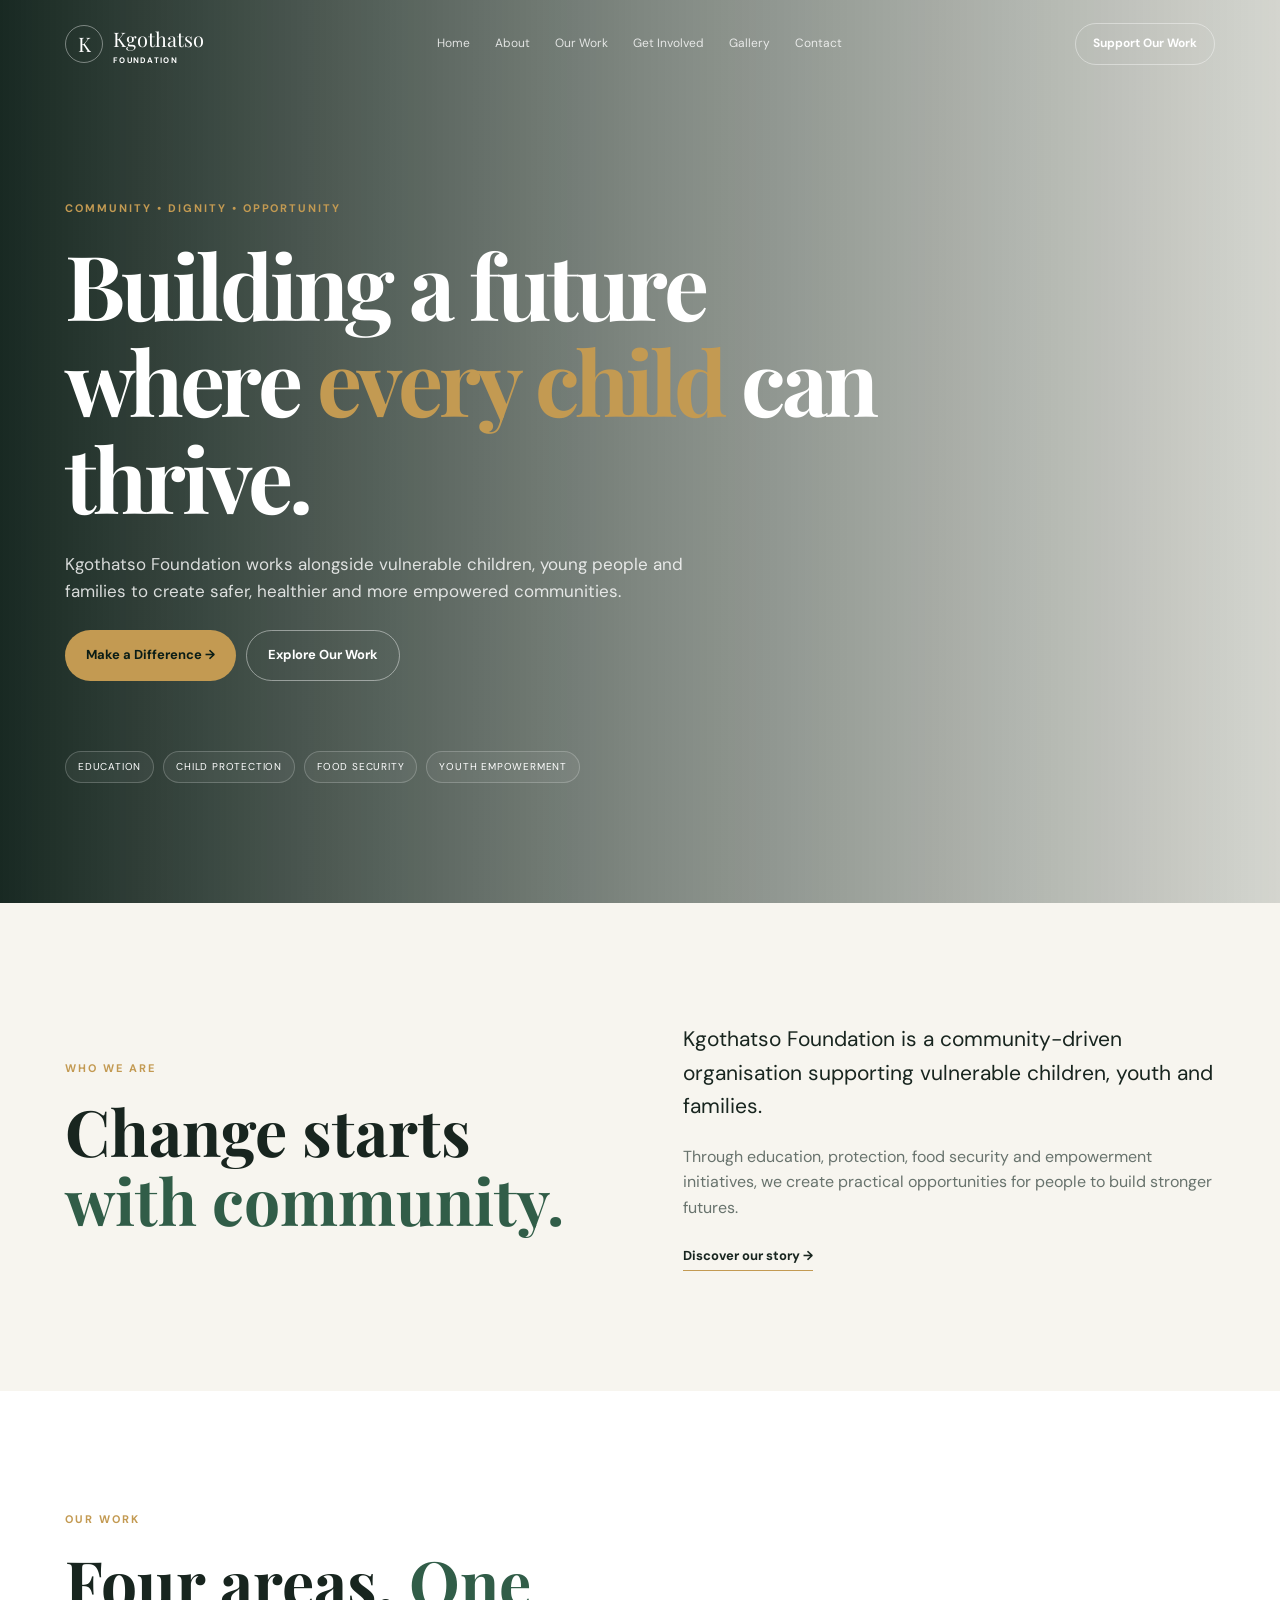
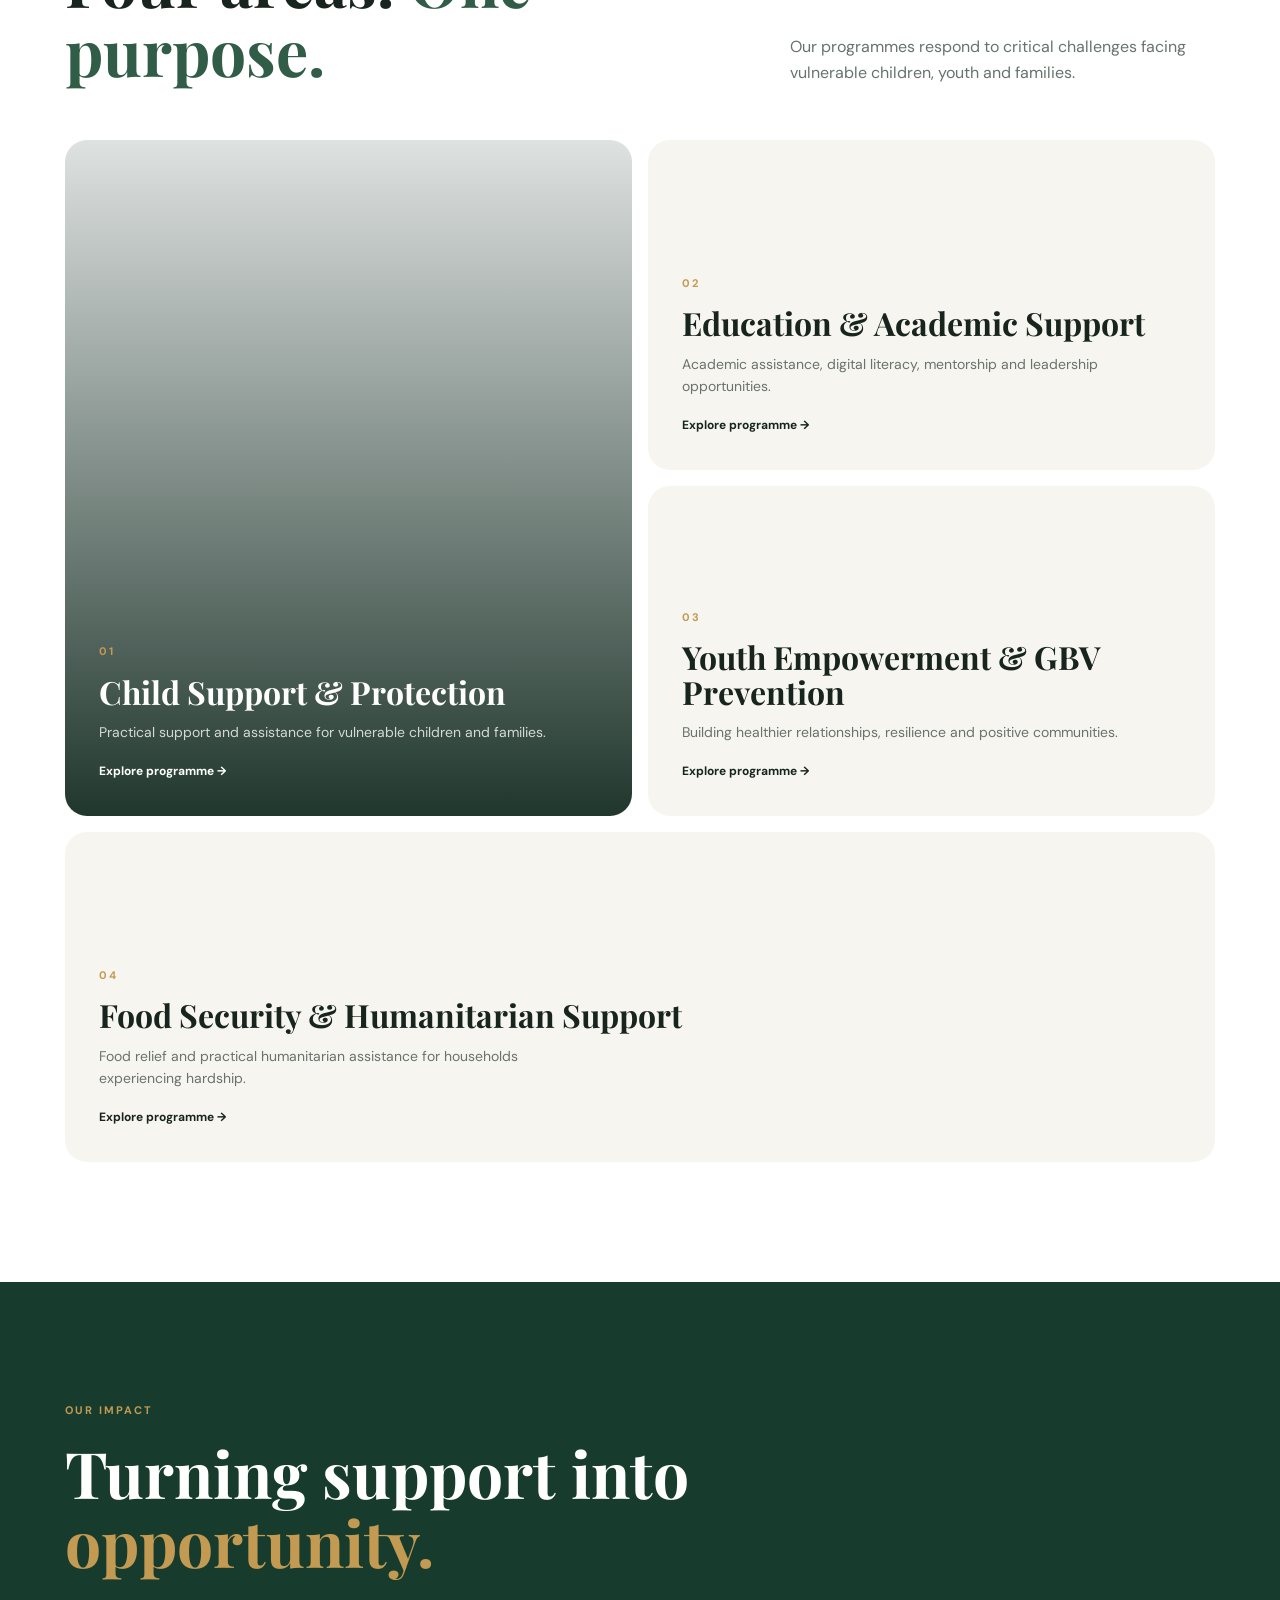
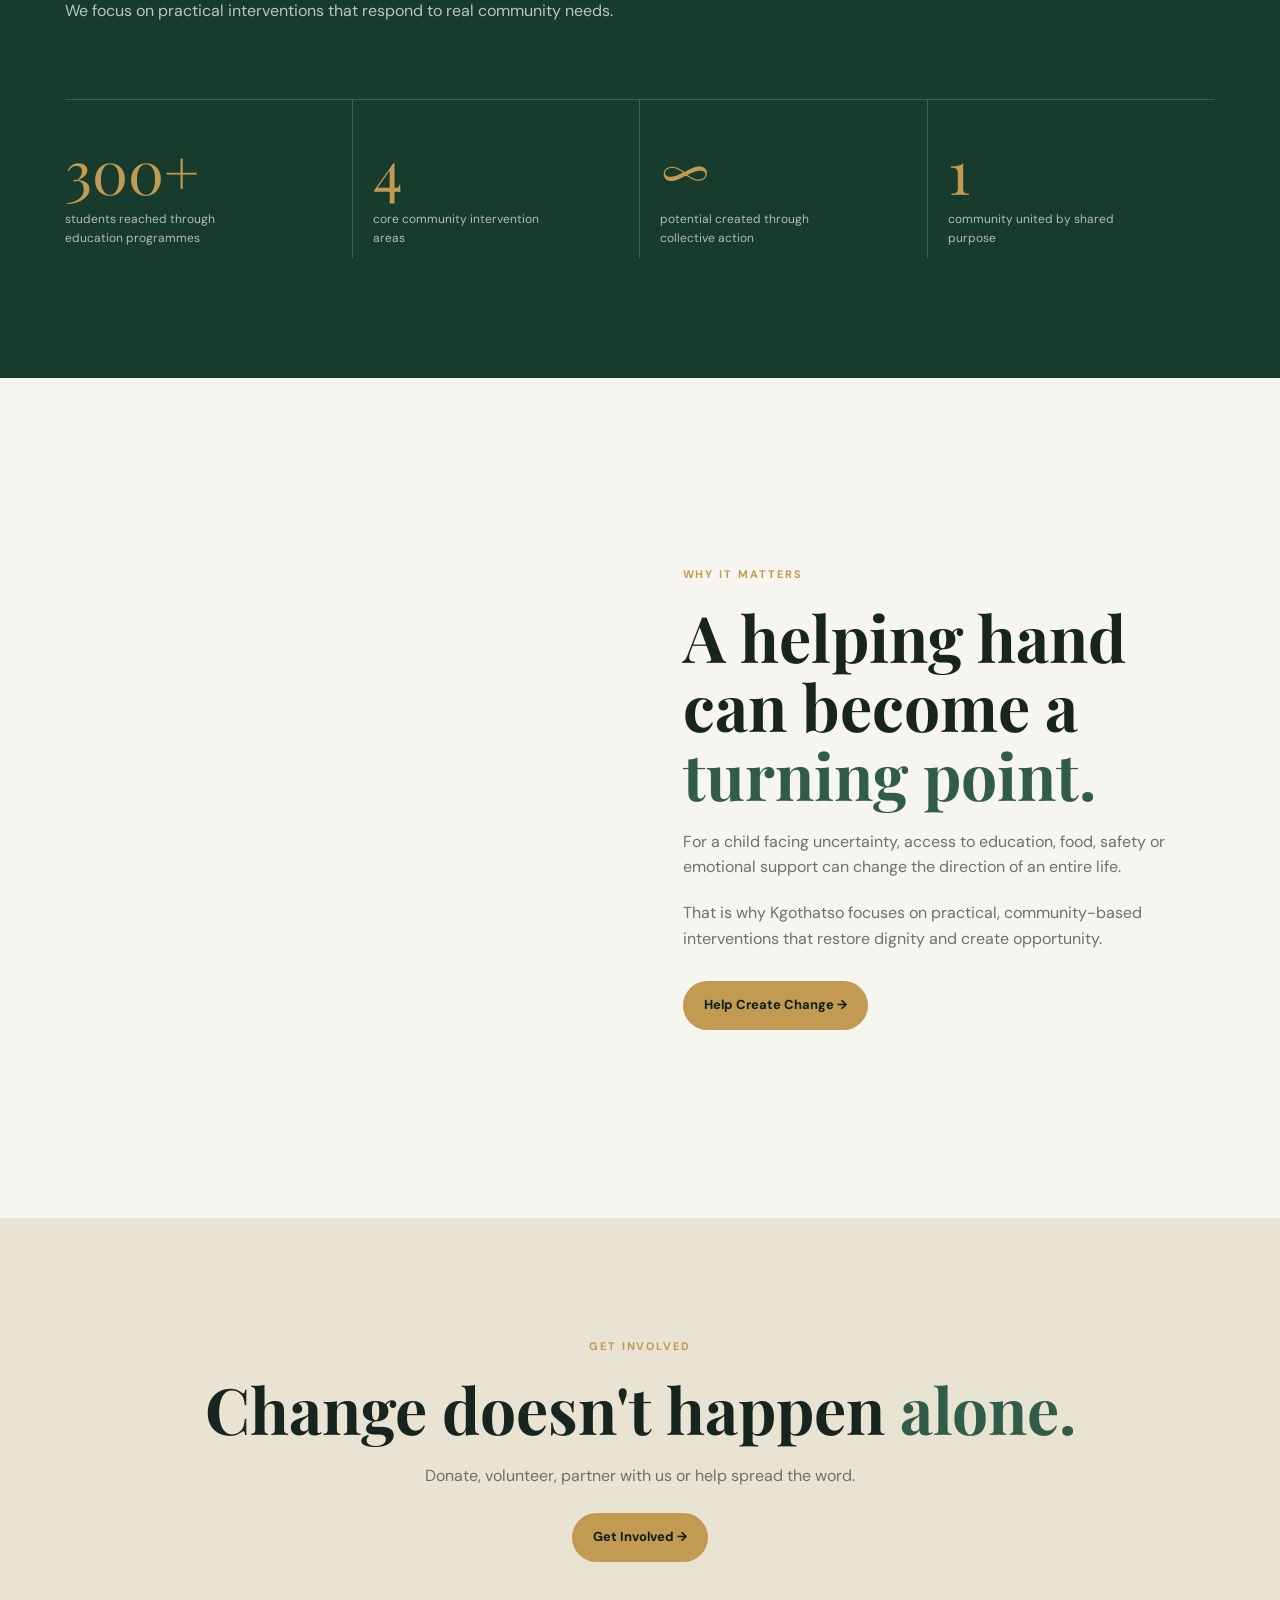
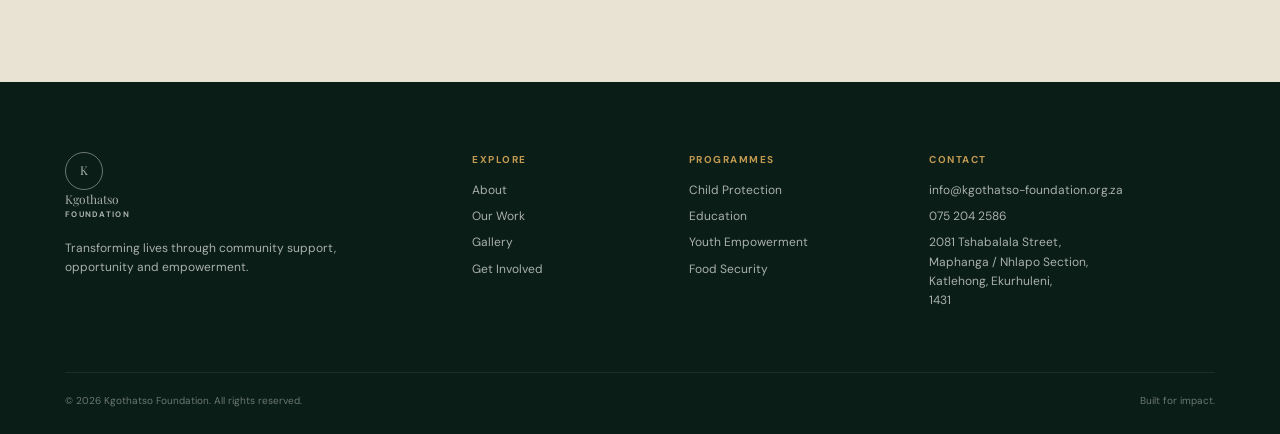
==== index.html @ 68307b77 "Initial commit" ====
<!DOCTYPE html>
<html lang="en">
<head>
<meta charset="UTF-8">
<meta name="viewport" content="width=device-width,initial-scale=1">
<title>Kgothatso Foundation | Building Better Futures</title>
<meta name="description" content="Kgothatso Foundation supports vulnerable children, youth and families through education, protection, food security and empowerment.">
<link rel="preconnect" href="https://fonts.googleapis.com">
<link rel="preconnect" href="https://fonts.gstatic.com" crossorigin>
<link href="https://fonts.googleapis.com/css2?family=DM+Sans:wght@400;500;600;700&family=Playfair+Display:wght@500;600;700&display=swap" rel="stylesheet">
<link rel="stylesheet" href="style.css">
</head>

<body>

<header class="site-header">
<div class="container nav">
<a href="index.html" class="logo">
<span class="logo-mark">K</span>
<span>Kgothatso<small>Foundation</small></span>
</a>

<nav class="desktop-nav" id="nav">
<a href="index.html">Home</a>
<a href="about.html">About</a>
<a href="programmes.html">Our Work</a>
<a href="get-involved.html">Get Involved</a>
<a href="gallery.html">Gallery</a>
<a href="contact.html">Contact</a>
</nav>

<a href="get-involved.html" class="nav-button">Support Our Work</a>
<button class="menu-button" aria-label="Open navigation">☰</button>
</div>
</header>

<main>

<section class="hero home-hero">
<div class="container hero-content">
<span class="eyebrow">COMMUNITY • DIGNITY • OPPORTUNITY</span>
<h1>Building a future where <em>every child</em> can thrive.</h1>
<p>Kgothatso Foundation works alongside vulnerable children, young people and families to create safer, healthier and more empowered communities.</p>

<div class="hero-actions">
<a href="get-involved.html" class="button primary">Make a Difference →</a>
<a href="programmes.html" class="button secondary">Explore Our Work</a>
</div>

<div class="hero-pills">
<span>Education</span>
<span>Child Protection</span>
<span>Food Security</span>
<span>Youth Empowerment</span>
</div>
</div>
</section>

<section class="about-preview">
<div class="container split">
<div>
<span class="eyebrow">WHO WE ARE</span>
<h2>Change starts <span>with community.</span></h2>
</div>

<div>
<p class="lead">Kgothatso Foundation is a community-driven organisation supporting vulnerable children, youth and families.</p>
<p>Through education, protection, food security and empowerment initiatives, we create practical opportunities for people to build stronger futures.</p>
<a href="about.html" class="text-link">Discover our story →</a>
</div>
</div>
</section>

<section class="programmes-preview">
<div class="container">
<div class="section-heading">
<div>
<span class="eyebrow">OUR WORK</span>
<h2>Four areas. <span>One purpose.</span></h2>
</div>
<p>Our programmes respond to critical challenges facing vulnerable children, youth and families.</p>
</div>

<div class="programme-grid">

<article class="programme-card featured">
<div class="card-content">
<span class="number">01</span>
<h3>Child Support & Protection</h3>
<p>Practical support and assistance for vulnerable children and families.</p>
<a href="programmes.html">Explore programme →</a>
</div>
</article>

<article class="programme-card">
<div class="card-content">
<span class="number">02</span>
<h3>Education & Academic Support</h3>
<p>Academic assistance, digital literacy, mentorship and leadership opportunities.</p>
<a href="programmes.html">Explore programme →</a>
</div>
</article>

<article class="programme-card">
<div class="card-content">
<span class="number">03</span>
<h3>Youth Empowerment & GBV Prevention</h3>
<p>Building healthier relationships, resilience and positive communities.</p>
<a href="programmes.html">Explore programme →</a>
</div>
</article>

<article class="programme-card wide">
<div class="card-content">
<span class="number">04</span>
<h3>Food Security & Humanitarian Support</h3>
<p>Food relief and practical humanitarian assistance for households experiencing hardship.</p>
<a href="programmes.html">Explore programme →</a>
</div>
</article>

</div>
</div>
</section>

<section class="impact">
<div class="container">
<div class="impact-heading">
<span class="eyebrow">OUR IMPACT</span>
<h2>Turning support into <span>opportunity.</span></h2>
<p>We focus on practical interventions that respond to real community needs.</p>
</div>

<div class="stats">
<div class="stat"><strong>300+</strong><span>students reached through education programmes</span></div>
<div class="stat"><strong>4</strong><span>core community intervention areas</span></div>
<div class="stat"><strong>∞</strong><span>potential created through collective action</span></div>
<div class="stat"><strong>1</strong><span>community united by shared purpose</span></div>
</div>
</div>
</section>

<section class="home-story">
<div class="container split">
<div class="image-box story-image"></div>
<div>
<span class="eyebrow">WHY IT MATTERS</span>
<h2>A helping hand can become a <span>turning point.</span></h2>
<p>For a child facing uncertainty, access to education, food, safety or emotional support can change the direction of an entire life.</p>
<p>That is why Kgothatso focuses on practical, community-based interventions that restore dignity and create opportunity.</p>
<a href="get-involved.html" class="button primary">Help Create Change →</a>
</div>
</div>
</section>

<section class="cta">
<div class="container">
<span class="eyebrow">GET INVOLVED</span>
<h2>Change doesn't happen <span>alone.</span></h2>
<p>Donate, volunteer, partner with us or help spread the word.</p>
<a href="get-involved.html" class="button primary">Get Involved →</a>
</div>
</section>

</main>

<footer>
<div class="container footer-grid">

<div class="footer-brand">
<a href="index.html" class="logo">
<span class="logo-mark">K</span>
<span>Kgothatso<small>Foundation</small></span>
</a>
<p>Transforming lives through community support, opportunity and empowerment.</p>
</div>

<div>
<h4>Explore</h4>
<a href="about.html">About</a>
<a href="programmes.html">Our Work</a>
<a href="gallery.html">Gallery</a>
<a href="get-involved.html">Get Involved</a>
</div>

<div>
<h4>Programmes</h4>
<a href="programmes.html">Child Protection</a>
<a href="programmes.html">Education</a>
<a href="programmes.html">Youth Empowerment</a>
<a href="programmes.html">Food Security</a>
</div>

<div>
<h4>Contact</h4>
<a href="mailto:info@kgothatso-foundation.org.za">info@kgothatso-foundation.org.za</a>
<a href="tel:0752042586">075 204 2586</a>
<p>2081 Tshabalala Street,<br>Maphanga / Nhlapo Section,<br>Katlehong, Ekurhuleni,<br>1431</p>
</div>

</div>

<div class="container footer-bottom">
<span>© 2026 Kgothatso Foundation. All rights reserved.</span>
<span>Built for impact.</span>
</div>
</footer>

<script src="script.js"></script>
</body>
</html>
---- style.css ----
:root{
--green:#173c2d;
--dark:#0a1d16;
--gold:#c39a52;
--cream:#f7f5ef;
--white:#fff;
--text:#18251f;
--muted:#68736d;
--serif:"Playfair Display",serif;
--radius:22px;
--max:1150px;
}

*{box-sizing:border-box;margin:0;padding:0}
html{scroll-behavior:smooth}
body{font-family:"DM Sans",sans-serif;background:var(--cream);color:var(--text);line-height:1.6}
a{text-decoration:none;color:inherit}
img{display:block;max-width:100%}
button,input,select,textarea{font:inherit}
.container{width:min(calc(100% - 40px),var(--max));margin:auto}

h1,h2,h3{font-family:var(--serif);line-height:1.08}
h2{font-size:clamp(40px,5vw,68px)}
h2 span{color:#315d48}

.eyebrow{
display:block;
margin-bottom:18px;
color:var(--gold);
font-size:11px;
font-weight:700;
letter-spacing:.18em
}

.button{
display:inline-flex;
align-items:center;
justify-content:center;
gap:15px;
padding:14px 21px;
border-radius:50px;
font-size:13px;
font-weight:700;
transition:.25s
}
.button:hover{transform:translateY(-3px)}
.primary{background:var(--gold);color:var(--dark)}
.secondary,.outline{border:1px solid #ffffff70;color:#fff}

.site-header{position:absolute;z-index:10;top:0;width:100%;color:#fff}
.nav{height:88px;display:flex;align-items:center;justify-content:space-between}
.logo{display:flex;align-items:center;gap:10px;font-family:var(--serif);font-size:20px}
.logo-mark{display:grid;place-items:center;width:38px;height:38px;border:1px solid #ffffff66;border-radius:50%}
.logo small{display:block;font:700 8px "DM Sans";letter-spacing:.16em;text-transform:uppercase}
.desktop-nav{display:flex;gap:25px;font-size:12px}
.desktop-nav a{opacity:.8}
.desktop-nav a:hover{opacity:1}
.nav-button{padding:10px 17px;border:1px solid #ffffff66;border-radius:50px;font-size:12px;font-weight:700}
.menu-button{display:none;border:0;background:none;color:#fff;font-size:25px}

.hero{
min-height:650px;
display:flex;
align-items:center;
color:#fff;
background:
linear-gradient(90deg,#081a13ed,#081a1380,#081a1325),
url("images/hero.jpg") center/cover
}
.hero-content{padding-top:80px}
.hero h1{max-width:850px;font-size:clamp(52px,7vw,90px);letter-spacing:-.04em}
.hero h1 em{color:var(--gold);font-style:normal}
.hero p{max-width:620px;margin:25px 0;color:#ffffffd1;font-size:17px}
.hero-actions{display:flex;gap:10px}
.hero-pills{display:flex;flex-wrap:wrap;gap:9px;margin-top:70px}
.hero-pills span{padding:7px 12px;border:1px solid #ffffff35;border-radius:50px;background:#ffffff0d;font-size:10px;letter-spacing:.08em;text-transform:uppercase}

.about-hero{background:linear-gradient(90deg,#081a13ed,#081a1380,#081a1325),url("images/about.jpg") center/cover}
.programmes-hero{background:linear-gradient(90deg,#081a13ed,#081a1380,#081a1325),url("images/education.jpg") center/cover}
.involvement-hero{background:linear-gradient(90deg,#081a13ed,#081a1380,#081a1325),url("images/youth.jpg") center/cover}
.gallery-hero{background:linear-gradient(90deg,#081a13ed,#081a1380,#081a1325),url("images/gallery-1.jpg") center/cover}
.contact-hero{background:linear-gradient(90deg,#081a13ed,#081a1380,#081a1325),url("images/about.jpg") center/cover}

section{padding:120px 0}
.split{display:grid;grid-template-columns:1fr 1fr;gap:85px;align-items:center}
.split>div>p{color:var(--muted);font-size:16px;margin-bottom:20px}
.split .lead{color:var(--text);font-size:21px}
.text-link{display:inline-block;margin-top:5px;border-bottom:1px solid var(--gold);padding-bottom:4px;font-size:13px;font-weight:700}

.programmes-preview{background:#fff}
.section-heading{display:grid;grid-template-columns:1fr .65fr;gap:70px;align-items:end;margin-bottom:55px}
.section-heading p{color:var(--muted)}

.programme-grid{display:grid;grid-template-columns:1fr 1fr;gap:16px}
.programme-card{min-height:330px;display:flex;flex-direction:column;justify-content:flex-end;padding:34px;border-radius:var(--radius);background:var(--cream)}
.programme-card.featured{grid-row:span 2;min-height:676px;color:#fff;background:linear-gradient(0deg,#0a2319e8,#0a231922),url("images/child-support.jpg") center/cover}
.programme-card.wide{grid-column:span 2}
.number{color:var(--gold);font-size:11px;font-weight:700;letter-spacing:.15em}
.programme-card h3{margin:12px 0;font-size:32px}
.programme-card p{max-width:500px;color:var(--muted);font-size:14px}
.programme-card.featured p{color:#ffffffc9}
.programme-card a{display:inline-block;margin-top:18px;font-size:12px;font-weight:700}

.impact,.values{background:var(--green);color:#fff}
.impact-heading{max-width:760px}
.impact-heading h2 span{color:var(--gold)}
.impact-heading p{max-width:600px;margin-top:22px;color:#ffffffb3}
.stats{display:grid;grid-template-columns:repeat(4,1fr);margin-top:75px;border-top:1px solid #ffffff2b}
.stat{padding:30px 20px 10px 0;border-right:1px solid #ffffff2b}
.stat+.stat{padding-left:20px}
.stat:last-child{border:0}
.stat strong{display:block;color:var(--gold);font:60px var(--serif)}
.stat span{display:block;max-width:190px;color:#ffffffa8;font-size:12px}

.story-image{height:600px;border-radius:var(--radius);background:url("images/about.jpg") center/cover}
.home-story .split>div:last-child p{margin:20px 0;color:var(--muted)}
.home-story .button{margin-top:10px}

.programme-list{display:grid;gap:90px}
.programme-detail{display:grid;grid-template-columns:1fr 1fr;gap:70px;align-items:center}
.programme-detail.reverse img{order:2}
.programme-detail img{width:100%;height:430px;object-fit:cover;border-radius:var(--radius)}
.programme-detail h2{font-size:46px;margin:12px 0 22px}
.programme-detail p{color:var(--muted)}
.programme-detail ul{margin-top:22px;padding-left:20px;color:var(--muted)}
.programme-detail li{margin:7px 0}

.form-layout{display:grid;grid-template-columns:.8fr 1.2fr;gap:90px;align-items:start}
.form-intro p{color:var(--muted);font-size:17px}
.contact-mini{display:grid;gap:20px;margin-top:40px}
.contact-mini div{display:flex;flex-direction:column;padding-left:20px;border-left:2px solid var(--gold)}
.contact-mini strong{font-family:var(--serif);font-size:20px}
.contact-mini span{color:var(--muted);font-size:13px}
.involvement-form{display:grid;gap:20px}
.form-row{display:grid;grid-template-columns:1fr 1fr;gap:18px}
.involvement-form label{display:block;margin-bottom:7px;font-size:12px;font-weight:700}
.involvement-form input,.involvement-form select,.involvement-form textarea{
width:100%;
padding:14px 15px;
border:1px solid #d5d3ca;
border-radius:10px;
outline:none;
background:#fff;
color:var(--text)
}
.involvement-form input:focus,.involvement-form select:focus,.involvement-form textarea:focus{border-color:var(--gold)}
.involvement-form textarea{resize:vertical}
.checkbox{display:flex!important;gap:10px;align-items:flex-start;font-weight:400!important}
.checkbox input{width:auto!important;margin-top:4px}
.form-status{font-size:13px;color:var(--green)}

.donate{background:var(--dark);color:#fff}
.donate-grid{display:grid;grid-template-columns:1fr .8fr;gap:90px;align-items:center}
.donate-copy p{max-width:580px;margin:22px 0;color:#ffffffad}
.bank-card{padding:30px;border:1px solid #ffffff1c;border-radius:var(--radius);background:#ffffff0a}
.bank-header{display:flex;justify-content:space-between;padding-bottom:18px;border-bottom:1px solid #ffffff18;font-size:10px;font-weight:700;letter-spacing:.15em}
.bank-header b{color:var(--gold)}
.bank-details{display:grid;gap:20px;padding:25px 0}
.bank-details small{display:block;color:#ffffff80;font-size:9px;letter-spacing:.1em;text-transform:uppercase}
.bank-details strong{font-size:13px}
.bank-note{border-top:1px solid #ffffff18;padding-top:18px;color:#ffffff80;font-size:11px}

.gallery-grid{display:grid;grid-template-columns:repeat(3,1fr);grid-auto-rows:260px;gap:16px}
.gallery-item{position:relative;overflow:hidden;border-radius:var(--radius);background:#ddd}
.gallery-item.large{grid-column:span 2;grid-row:span 2}
.gallery-item img{width:100%;height:100%;object-fit:cover;transition:.4s}
.gallery-item:hover img{transform:scale(1.04)}
.gallery-item figcaption{position:absolute;left:20px;bottom:18px;color:#fff;font-weight:700;text-shadow:0 2px 8px #000}

.contact-grid{display:grid;grid-template-columns:.8fr 1.2fr;gap:80px;align-items:stretch}
.contact-info h2{margin-bottom:30px}
.contact-block{margin-bottom:25px}
.contact-block strong{display:block;margin-bottom:5px;font-size:11px;color:var(--gold);text-transform:uppercase;letter-spacing:.1em}
.contact-block p,.contact-block a{color:var(--muted);font-size:15px}
.map{min-height:500px;border-radius:var(--radius);overflow:hidden}
.map iframe{width:100%;height:100%;min-height:500px;border:0}

.cta{text-align:center;background:#e9e3d3}
.cta p{max-width:560px;margin:20px auto;color:var(--muted)}
.cta .button{margin-top:5px}

footer{padding:70px 0 25px;background:var(--dark);color:#fff}
.footer-grid{display:grid;grid-template-columns:1.5fr .7fr .8fr 1.2fr;gap:50px}
.footer-grid h4{margin-bottom:13px;color:var(--gold);font-size:10px;letter-spacing:.15em;text-transform:uppercase}
.footer-grid a,.footer-grid p{display:block;margin-bottom:7px;color:#ffffffa6;font-size:12px}
.footer-brand p{max-width:300px;margin-top:20px}
.footer-bottom{display:flex;justify-content:space-between;margin-top:55px;padding-top:20px;border-top:1px solid #ffffff14;color:#ffffff66;font-size:10px}

@media(max-width:850px){
.desktop-nav{position:absolute;top:75px;left:20px;right:20px;display:none;flex-direction:column;gap:18px;padding:25px;border-radius:16px;background:var(--dark)}
.desktop-nav.open{display:flex}
.nav-button{display:none}
.menu-button{display:block}
.hero{min-height:680px}
.hero h1{font-size:54px}
.split,.section-heading,.donate-grid,.form-layout,.contact-grid,.programme-detail{grid-template-columns:1fr;gap:40px}
.programme-detail.reverse img{order:0}
.programme-detail img{height:400px}
.programme-grid{grid-template-columns:1fr}
.programme-card.featured{grid-row:auto;min-height:500px}
.programme-card.wide{grid-column:auto}
.stats{grid-template-columns:1fr 1fr}
.stat{border-bottom:1px solid #ffffff2b}
.stat:nth-child(2){border-right:0}
.gallery-grid{grid-template-columns:1fr 1fr}
.gallery-item.large{grid-column:span 2}
.footer-grid{grid-template-columns:1fr 1fr}
}

@media(max-width:520px){
.container{width:calc(100% - 30px)}
section{padding:85px 0}
.hero h1{font-size:48px}
.hero-actions{flex-direction:column}
.hero-actions .button{width:100%}
.hero-pills{margin-top:45px}
.form-row{grid-template-columns:1fr}
.stats{grid-template-columns:1fr}
.stat,.stat+.stat{padding:25px 0;border-right:0}
.gallery-grid{grid-template-columns:1fr}
.gallery-item.large{grid-column:auto}
.gallery-item{height:280px}
.story-image{height:400px}
.programme-detail img{height:300px}
.footer-grid{grid-template-columns:1fr}
.footer-bottom{flex-direction:column;gap:8px}
}
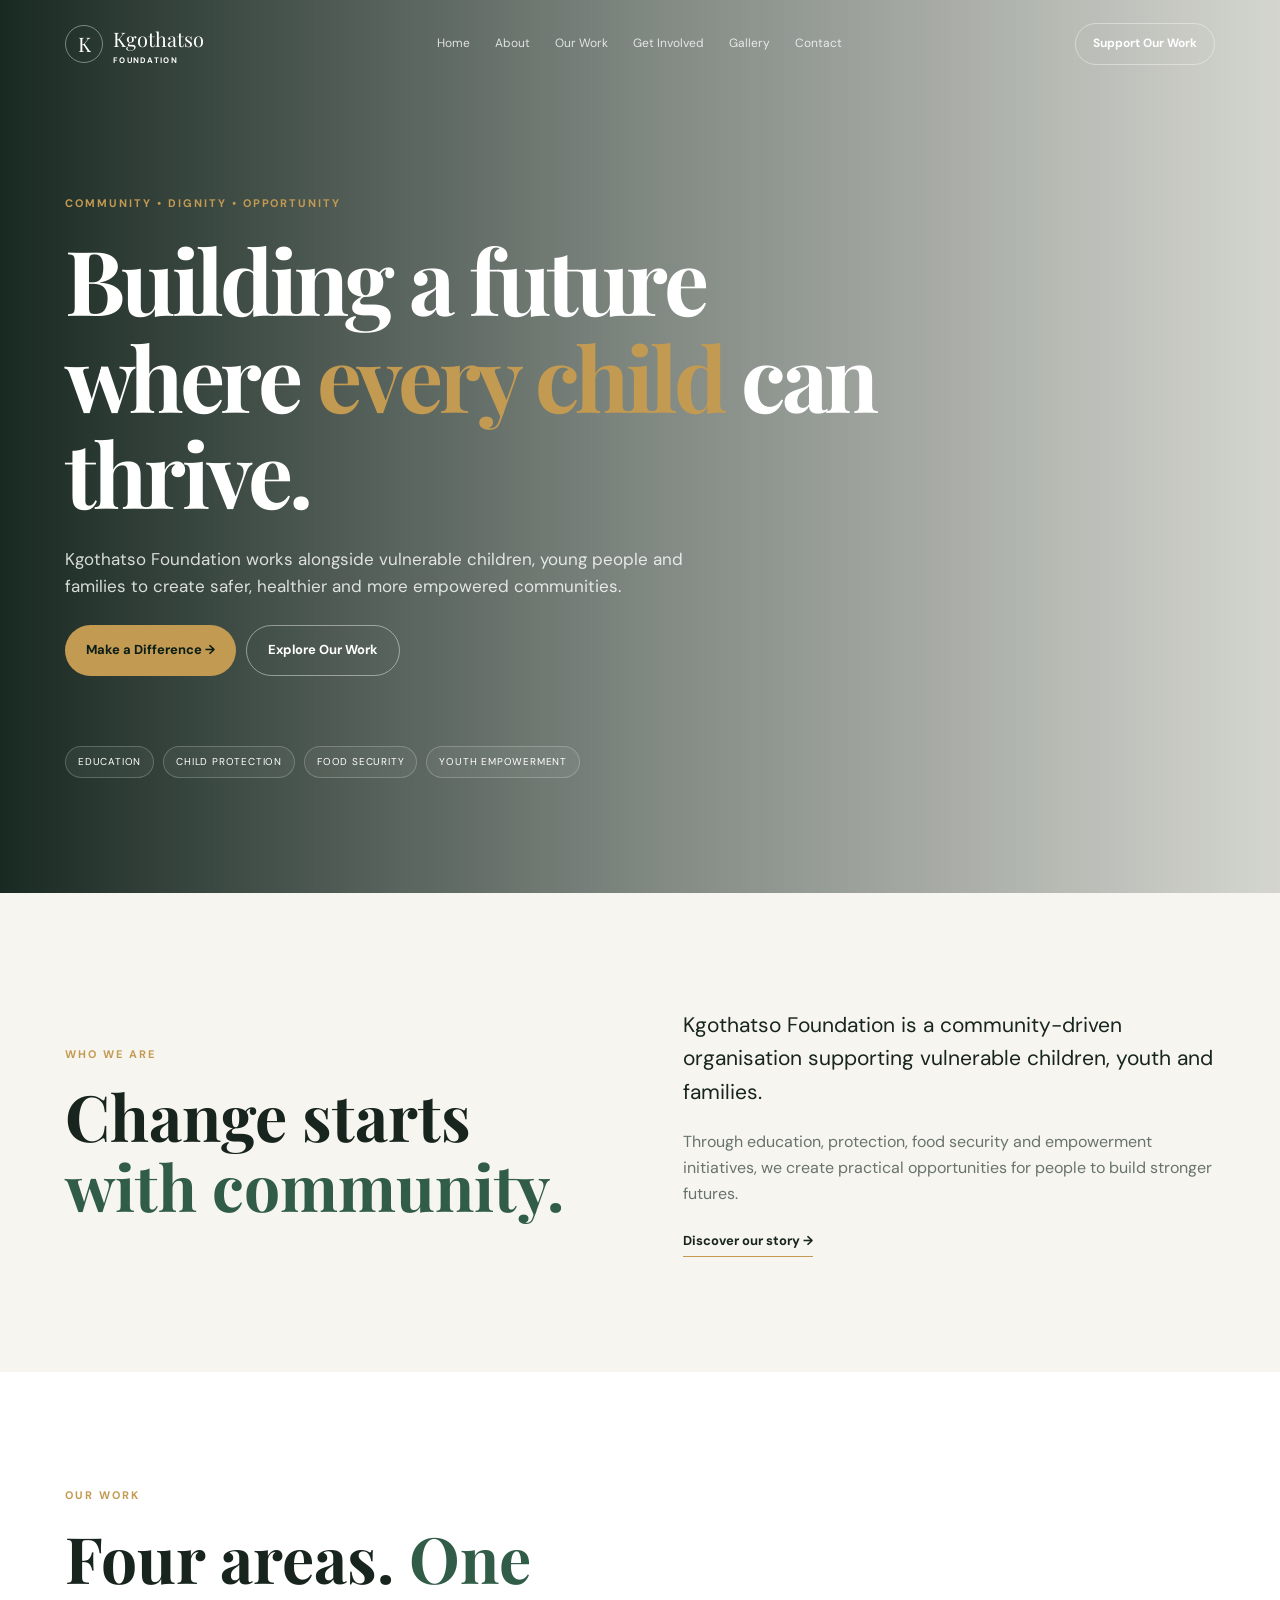
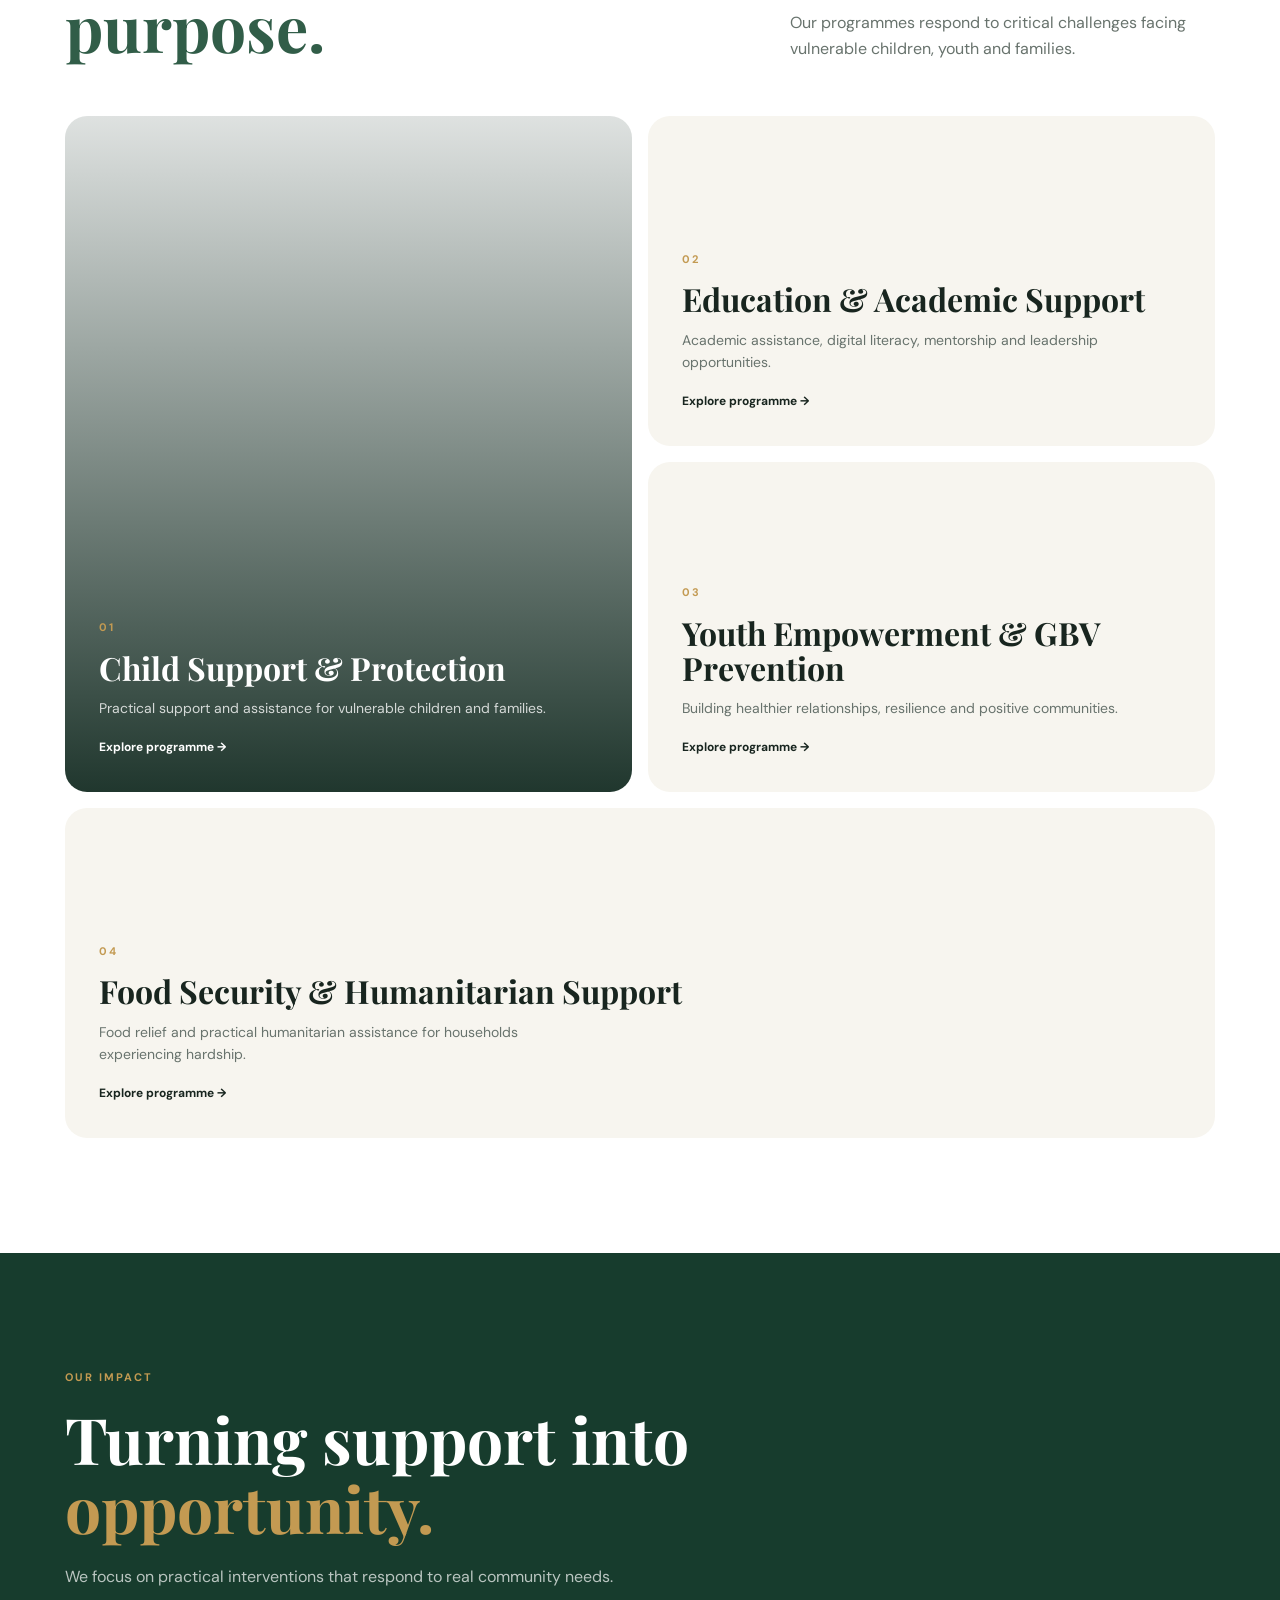
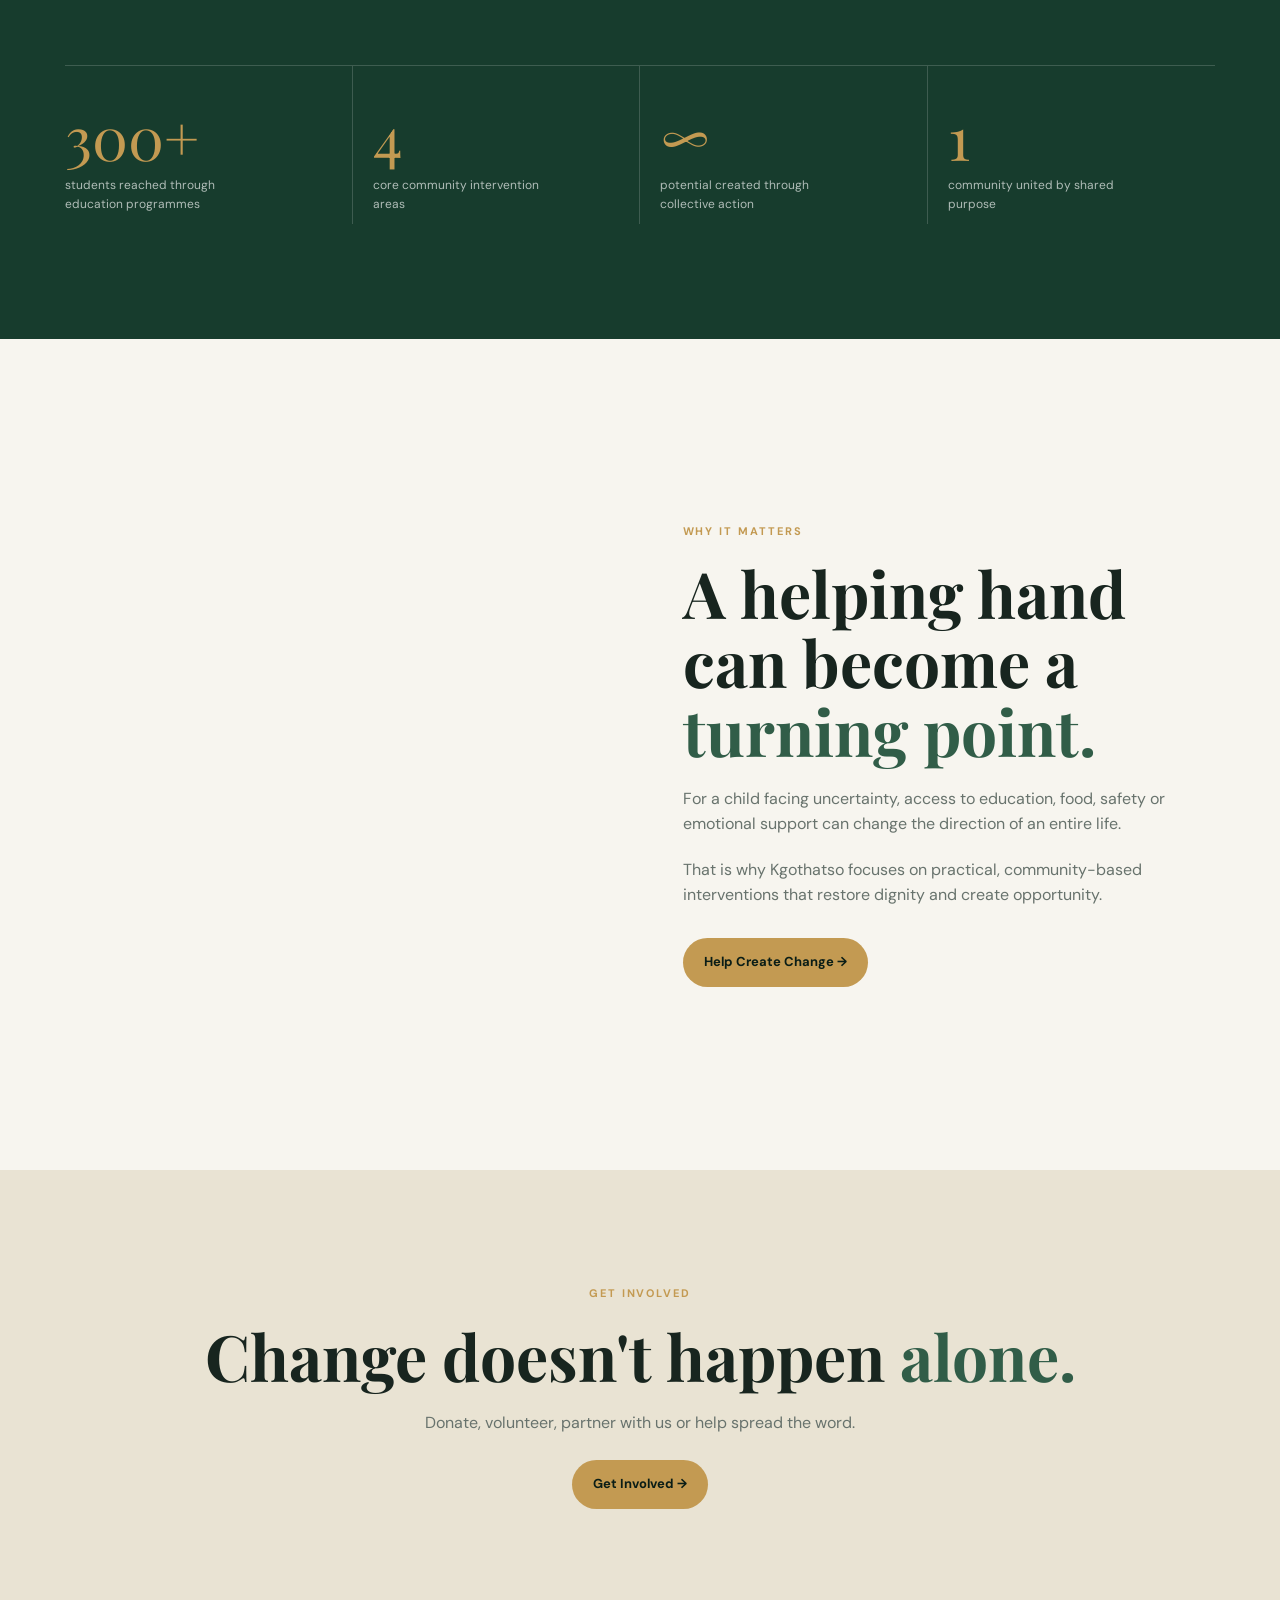
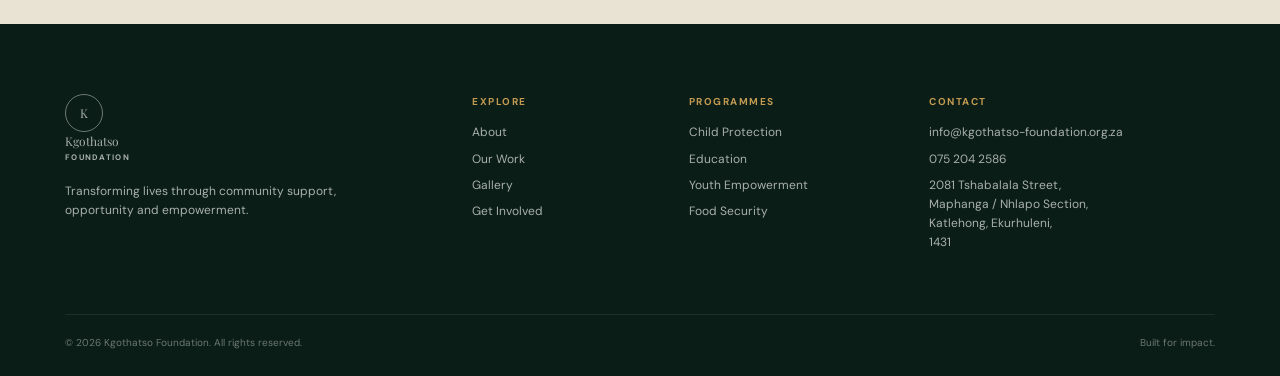
==== commit 4c6d624a: "Update index.html" ====
--- a/index.html
+++ b/index.html
@@ -1,211 +1,415 @@
 <!DOCTYPE html>
 <html lang="en">
 <head>
-<meta charset="UTF-8">
-<meta name="viewport" content="width=device-width,initial-scale=1">
-<title>Kgothatso Foundation | Building Better Futures</title>
-<meta name="description" content="Kgothatso Foundation supports vulnerable children, youth and families through education, protection, food security and empowerment.">
-<link rel="preconnect" href="https://fonts.googleapis.com">
-<link rel="preconnect" href="https://fonts.gstatic.com" crossorigin>
-<link href="https://fonts.googleapis.com/css2?family=DM+Sans:wght@400;500;600;700&family=Playfair+Display:wght@500;600;700&display=swap" rel="stylesheet">
-<link rel="stylesheet" href="style.css">
+    <meta charset="UTF-8">
+    <meta name="viewport" content="width=device-width, initial-scale=1">
+
+    <title>Kgothatso Foundation | Building Better Futures</title>
+
+    <meta
+        name="description"
+        content="Kgothatso Foundation supports vulnerable children, youth and families through education, protection, food security and empowerment."
+    >
+
+    <link rel="preconnect" href="https://fonts.googleapis.com">
+    <link rel="preconnect" href="https://fonts.gstatic.com" crossorigin>
+
+    <link
+        href="https://fonts.googleapis.com/css2?family=DM+Sans:wght@400;500;600;700&family=Playfair+Display:wght@500;600;700&display=swap"
+        rel="stylesheet"
+    >
+
+    <link rel="stylesheet" href="style.css">
 </head>
 
 <body>
 
 <header class="site-header">
-<div class="container nav">
-<a href="index.html" class="logo">
-<span class="logo-mark">K</span>
-<span>Kgothatso<small>Foundation</small></span>
-</a>
-
-<nav class="desktop-nav" id="nav">
-<a href="index.html">Home</a>
-<a href="about.html">About</a>
-<a href="programmes.html">Our Work</a>
-<a href="get-involved.html">Get Involved</a>
-<a href="gallery.html">Gallery</a>
-<a href="contact.html">Contact</a>
-</nav>
-
-<a href="get-involved.html" class="nav-button">Support Our Work</a>
-<button class="menu-button" aria-label="Open navigation">☰</button>
-</div>
+    <div class="container nav">
+
+        <a href="index.html" class="logo" aria-label="Kgothatso Foundation home">
+            <span class="logo-mark">K</span>
+            <span>
+                Kgothatso
+                <small>Foundation</small>
+            </span>
+        </a>
+
+        <nav class="desktop-nav" id="nav" aria-label="Main navigation">
+            <a href="index.html">Home</a>
+            <a href="about.html">About</a>
+            <a href="programmes.html">Our Work</a>
+            <a href="get-involved.html">Get Involved</a>
+            <a href="gallery.html">Gallery</a>
+            <a href="contact.html">Contact</a>
+        </nav>
+
+        <a href="get-involved.html" class="nav-button">
+            Support Our Work
+        </a>
+
+        <button
+            class="menu-button"
+            type="button"
+            aria-label="Open navigation"
+            aria-controls="nav"
+            aria-expanded="false"
+        >
+            ☰
+        </button>
+
+    </div>
 </header>
 
 <main>
 
-<section class="hero home-hero">
-<div class="container hero-content">
-<span class="eyebrow">COMMUNITY • DIGNITY • OPPORTUNITY</span>
-<h1>Building a future where <em>every child</em> can thrive.</h1>
-<p>Kgothatso Foundation works alongside vulnerable children, young people and families to create safer, healthier and more empowered communities.</p>
-
-<div class="hero-actions">
-<a href="get-involved.html" class="button primary">Make a Difference →</a>
-<a href="programmes.html" class="button secondary">Explore Our Work</a>
-</div>
-
-<div class="hero-pills">
-<span>Education</span>
-<span>Child Protection</span>
-<span>Food Security</span>
-<span>Youth Empowerment</span>
-</div>
-</div>
-</section>
-
-<section class="about-preview">
-<div class="container split">
-<div>
-<span class="eyebrow">WHO WE ARE</span>
-<h2>Change starts <span>with community.</span></h2>
-</div>
-
-<div>
-<p class="lead">Kgothatso Foundation is a community-driven organisation supporting vulnerable children, youth and families.</p>
-<p>Through education, protection, food security and empowerment initiatives, we create practical opportunities for people to build stronger futures.</p>
-<a href="about.html" class="text-link">Discover our story →</a>
-</div>
-</div>
-</section>
-
-<section class="programmes-preview">
-<div class="container">
-<div class="section-heading">
-<div>
-<span class="eyebrow">OUR WORK</span>
-<h2>Four areas. <span>One purpose.</span></h2>
-</div>
-<p>Our programmes respond to critical challenges facing vulnerable children, youth and families.</p>
-</div>
-
-<div class="programme-grid">
-
-<article class="programme-card featured">
-<div class="card-content">
-<span class="number">01</span>
-<h3>Child Support & Protection</h3>
-<p>Practical support and assistance for vulnerable children and families.</p>
-<a href="programmes.html">Explore programme →</a>
-</div>
-</article>
-
-<article class="programme-card">
-<div class="card-content">
-<span class="number">02</span>
-<h3>Education & Academic Support</h3>
-<p>Academic assistance, digital literacy, mentorship and leadership opportunities.</p>
-<a href="programmes.html">Explore programme →</a>
-</div>
-</article>
-
-<article class="programme-card">
-<div class="card-content">
-<span class="number">03</span>
-<h3>Youth Empowerment & GBV Prevention</h3>
-<p>Building healthier relationships, resilience and positive communities.</p>
-<a href="programmes.html">Explore programme →</a>
-</div>
-</article>
-
-<article class="programme-card wide">
-<div class="card-content">
-<span class="number">04</span>
-<h3>Food Security & Humanitarian Support</h3>
-<p>Food relief and practical humanitarian assistance for households experiencing hardship.</p>
-<a href="programmes.html">Explore programme →</a>
-</div>
-</article>
-
-</div>
-</div>
-</section>
-
-<section class="impact">
-<div class="container">
-<div class="impact-heading">
-<span class="eyebrow">OUR IMPACT</span>
-<h2>Turning support into <span>opportunity.</span></h2>
-<p>We focus on practical interventions that respond to real community needs.</p>
-</div>
-
-<div class="stats">
-<div class="stat"><strong>300+</strong><span>students reached through education programmes</span></div>
-<div class="stat"><strong>4</strong><span>core community intervention areas</span></div>
-<div class="stat"><strong>∞</strong><span>potential created through collective action</span></div>
-<div class="stat"><strong>1</strong><span>community united by shared purpose</span></div>
-</div>
-</div>
-</section>
-
-<section class="home-story">
-<div class="container split">
-<div class="image-box story-image"></div>
-<div>
-<span class="eyebrow">WHY IT MATTERS</span>
-<h2>A helping hand can become a <span>turning point.</span></h2>
-<p>For a child facing uncertainty, access to education, food, safety or emotional support can change the direction of an entire life.</p>
-<p>That is why Kgothatso focuses on practical, community-based interventions that restore dignity and create opportunity.</p>
-<a href="get-involved.html" class="button primary">Help Create Change →</a>
-</div>
-</div>
-</section>
-
-<section class="cta">
-<div class="container">
-<span class="eyebrow">GET INVOLVED</span>
-<h2>Change doesn't happen <span>alone.</span></h2>
-<p>Donate, volunteer, partner with us or help spread the word.</p>
-<a href="get-involved.html" class="button primary">Get Involved →</a>
-</div>
-</section>
+    <!-- HERO -->
+    <section class="hero home-hero">
+        <div class="container hero-content">
+
+            <span class="eyebrow">
+                COMMUNITY • DIGNITY • OPPORTUNITY
+            </span>
+
+            <h1>
+                Building a future where <em>every child</em> can thrive.
+            </h1>
+
+            <p>
+                Kgothatso Foundation works alongside vulnerable children,
+                young people and families to create safer, healthier and
+                more empowered communities.
+            </p>
+
+            <div class="hero-actions">
+                <a href="get-involved.html" class="button primary">
+                    Make a Difference →
+                </a>
+
+                <a href="programmes.html" class="button secondary">
+                    Explore Our Work
+                </a>
+            </div>
+
+            <div class="hero-pills" aria-label="Areas of focus">
+                <span>Education</span>
+                <span>Child Protection</span>
+                <span>Food Security</span>
+                <span>Youth Empowerment</span>
+            </div>
+
+        </div>
+    </section>
+
+    <!-- ABOUT PREVIEW -->
+    <section class="about-preview">
+        <div class="container split">
+
+            <div>
+                <span class="eyebrow">WHO WE ARE</span>
+
+                <h2>
+                    Change starts <span>with community.</span>
+                </h2>
+            </div>
+
+            <div>
+                <p class="lead">
+                    Kgothatso Foundation is a community-driven organisation
+                    supporting vulnerable children, youth and families.
+                </p>
+
+                <p>
+                    Through education, protection, food security and
+                    empowerment initiatives, we create practical opportunities
+                    for people to build stronger futures.
+                </p>
+
+                <a href="about.html" class="text-link">
+                    Discover our story →
+                </a>
+            </div>
+
+        </div>
+    </section>
+
+    <!-- PROGRAMMES -->
+    <section class="programmes-preview">
+        <div class="container">
+
+            <div class="section-heading">
+                <div>
+                    <span class="eyebrow">OUR WORK</span>
+
+                    <h2>
+                        Four areas. <span>One purpose.</span>
+                    </h2>
+                </div>
+
+                <p>
+                    Our programmes respond to critical challenges facing
+                    vulnerable children, youth and families.
+                </p>
+            </div>
+
+            <div class="programme-grid">
+
+                <article class="programme-card featured">
+                    <div class="card-content">
+                        <span class="number">01</span>
+
+                        <h3>Child Support &amp; Protection</h3>
+
+                        <p>
+                            Practical support and assistance for vulnerable
+                            children and families.
+                        </p>
+
+                        <a href="programmes.html">
+                            Explore programme →
+                        </a>
+                    </div>
+                </article>
+
+                <article class="programme-card">
+                    <div class="card-content">
+                        <span class="number">02</span>
+
+                        <h3>Education &amp; Academic Support</h3>
+
+                        <p>
+                            Academic assistance, digital literacy, mentorship
+                            and leadership opportunities.
+                        </p>
+
+                        <a href="programmes.html">
+                            Explore programme →
+                        </a>
+                    </div>
+                </article>
+
+                <article class="programme-card">
+                    <div class="card-content">
+                        <span class="number">03</span>
+
+                        <h3>Youth Empowerment &amp; GBV Prevention</h3>
+
+                        <p>
+                            Building healthier relationships, resilience and
+                            positive communities.
+                        </p>
+
+                        <a href="programmes.html">
+                            Explore programme →
+                        </a>
+                    </div>
+                </article>
+
+                <article class="programme-card wide">
+                    <div class="card-content">
+                        <span class="number">04</span>
+
+                        <h3>Food Security &amp; Humanitarian Support</h3>
+
+                        <p>
+                            Food relief and practical humanitarian assistance
+                            for households experiencing hardship.
+                        </p>
+
+                        <a href="programmes.html">
+                            Explore programme →
+                        </a>
+                    </div>
+                </article>
+
+            </div>
+        </div>
+    </section>
+
+    <!-- IMPACT -->
+    <section class="impact">
+        <div class="container">
+
+            <div class="impact-heading">
+                <span class="eyebrow">OUR IMPACT</span>
+
+                <h2>
+                    Turning support into <span>opportunity.</span>
+                </h2>
+
+                <p>
+                    We focus on practical interventions that respond to real
+                    community needs.
+                </p>
+            </div>
+
+            <div class="stats">
+
+                <div class="stat">
+                    <strong>300+</strong>
+                    <span>
+                        students reached through education programmes
+                    </span>
+                </div>
+
+                <div class="stat">
+                    <strong>4</strong>
+                    <span>
+                        core community intervention areas
+                    </span>
+                </div>
+
+                <div class="stat">
+                    <strong>∞</strong>
+                    <span>
+                        potential created through collective action
+                    </span>
+                </div>
+
+                <div class="stat">
+                    <strong>1</strong>
+                    <span>
+                        community united by shared purpose
+                    </span>
+                </div>
+
+            </div>
+        </div>
+    </section>
+
+    <!-- STORY -->
+    <section class="home-story">
+        <div class="container split">
+
+            <div
+                class="image-box story-image"
+                role="img"
+                aria-label="Community support at Kgothatso Foundation"
+            ></div>
+
+            <div>
+                <span class="eyebrow">WHY IT MATTERS</span>
+
+                <h2>
+                    A helping hand can become a
+                    <span>turning point.</span>
+                </h2>
+
+                <p>
+                    For a child facing uncertainty, access to education, food,
+                    safety or emotional support can change the direction of
+                    an entire life.
+                </p>
+
+                <p>
+                    That is why Kgothatso focuses on practical,
+                    community-based interventions that restore dignity and
+                    create opportunity.
+                </p>
+
+                <a href="get-involved.html" class="button primary">
+                    Help Create Change →
+                </a>
+            </div>
+
+        </div>
+    </section>
+
+    <!-- CALL TO ACTION -->
+    <section class="cta">
+        <div class="container">
+
+            <span class="eyebrow">GET INVOLVED</span>
+
+            <h2>
+                Change doesn't happen <span>alone.</span>
+            </h2>
+
+            <p>
+                Donate, volunteer, partner with us or help spread the word.
+            </p>
+
+            <a href="get-involved.html" class="button primary">
+                Get Involved →
+            </a>
+
+        </div>
+    </section>
 
 </main>
 
+<!-- FOOTER -->
 <footer>
-<div class="container footer-grid">
-
-<div class="footer-brand">
-<a href="index.html" class="logo">
-<span class="logo-mark">K</span>
-<span>Kgothatso<small>Foundation</small></span>
-</a>
-<p>Transforming lives through community support, opportunity and empowerment.</p>
-</div>
-
-<div>
-<h4>Explore</h4>
-<a href="about.html">About</a>
-<a href="programmes.html">Our Work</a>
-<a href="gallery.html">Gallery</a>
-<a href="get-involved.html">Get Involved</a>
-</div>
-
-<div>
-<h4>Programmes</h4>
-<a href="programmes.html">Child Protection</a>
-<a href="programmes.html">Education</a>
-<a href="programmes.html">Youth Empowerment</a>
-<a href="programmes.html">Food Security</a>
-</div>
-
-<div>
-<h4>Contact</h4>
-<a href="mailto:info@kgothatso-foundation.org.za">info@kgothatso-foundation.org.za</a>
-<a href="tel:0752042586">075 204 2586</a>
-<p>2081 Tshabalala Street,<br>Maphanga / Nhlapo Section,<br>Katlehong, Ekurhuleni,<br>1431</p>
-</div>
-
-</div>
-
-<div class="container footer-bottom">
-<span>© 2026 Kgothatso Foundation. All rights reserved.</span>
-<span>Built for impact.</span>
-</div>
+    <div class="container footer-grid">
+
+        <div class="footer-brand">
+
+            <a href="index.html" class="logo" aria-label="Kgothatso Foundation home">
+                <span class="logo-mark">K</span>
+                <span>
+                    Kgothatso
+                    <small>Foundation</small>
+                </span>
+            </a>
+
+            <p>
+                Transforming lives through community support, opportunity
+                and empowerment.
+            </p>
+
+        </div>
+
+        <div>
+            <h4>Explore</h4>
+
+            <a href="about.html">About</a>
+            <a href="programmes.html">Our Work</a>
+            <a href="gallery.html">Gallery</a>
+            <a href="get-involved.html">Get Involved</a>
+        </div>
+
+        <div>
+            <h4>Programmes</h4>
+
+            <a href="programmes.html">Child Protection</a>
+            <a href="programmes.html">Education</a>
+            <a href="programmes.html">Youth Empowerment</a>
+            <a href="programmes.html">Food Security</a>
+        </div>
+
+        <div>
+            <h4>Contact</h4>
+
+            <a href="mailto:info@kgothatso-foundation.org.za">
+                info@kgothatso-foundation.org.za
+            </a>
+
+            <a href="tel:0752042586">
+                075 204 2586
+            </a>
+
+            <p>
+                2081 Tshabalala Street,<br>
+                Maphanga / Nhlapo Section,<br>
+                Katlehong, Ekurhuleni,<br>
+                1431
+            </p>
+        </div>
+
+    </div>
+
+    <div class="container footer-bottom">
+        <span>
+            © 2026 Kgothatso Foundation. All rights reserved.
+        </span>
+
+        <span>
+            Built for impact.
+        </span>
+    </div>
 </footer>
 
 <script src="script.js"></script>
+
 </body>
 </html>
--- a/style.css
+++ b/style.css
@@ -1,227 +1,1073 @@
-:root{
---green:#173c2d;
---dark:#0a1d16;
---gold:#c39a52;
---cream:#f7f5ef;
---white:#fff;
---text:#18251f;
---muted:#68736d;
---serif:"Playfair Display",serif;
---radius:22px;
---max:1150px;
-}
-
-*{box-sizing:border-box;margin:0;padding:0}
-html{scroll-behavior:smooth}
-body{font-family:"DM Sans",sans-serif;background:var(--cream);color:var(--text);line-height:1.6}
-a{text-decoration:none;color:inherit}
-img{display:block;max-width:100%}
-button,input,select,textarea{font:inherit}
-.container{width:min(calc(100% - 40px),var(--max));margin:auto}
-
-h1,h2,h3{font-family:var(--serif);line-height:1.08}
-h2{font-size:clamp(40px,5vw,68px)}
-h2 span{color:#315d48}
-
-.eyebrow{
-display:block;
-margin-bottom:18px;
-color:var(--gold);
-font-size:11px;
-font-weight:700;
-letter-spacing:.18em
-}
-
-.button{
-display:inline-flex;
-align-items:center;
-justify-content:center;
-gap:15px;
-padding:14px 21px;
-border-radius:50px;
-font-size:13px;
-font-weight:700;
-transition:.25s
-}
-.button:hover{transform:translateY(-3px)}
-.primary{background:var(--gold);color:var(--dark)}
-.secondary,.outline{border:1px solid #ffffff70;color:#fff}
-
-.site-header{position:absolute;z-index:10;top:0;width:100%;color:#fff}
-.nav{height:88px;display:flex;align-items:center;justify-content:space-between}
-.logo{display:flex;align-items:center;gap:10px;font-family:var(--serif);font-size:20px}
-.logo-mark{display:grid;place-items:center;width:38px;height:38px;border:1px solid #ffffff66;border-radius:50%}
-.logo small{display:block;font:700 8px "DM Sans";letter-spacing:.16em;text-transform:uppercase}
-.desktop-nav{display:flex;gap:25px;font-size:12px}
-.desktop-nav a{opacity:.8}
-.desktop-nav a:hover{opacity:1}
-.nav-button{padding:10px 17px;border:1px solid #ffffff66;border-radius:50px;font-size:12px;font-weight:700}
-.menu-button{display:none;border:0;background:none;color:#fff;font-size:25px}
-
-.hero{
-min-height:650px;
-display:flex;
-align-items:center;
-color:#fff;
-background:
-linear-gradient(90deg,#081a13ed,#081a1380,#081a1325),
-url("images/hero.jpg") center/cover
-}
-.hero-content{padding-top:80px}
-.hero h1{max-width:850px;font-size:clamp(52px,7vw,90px);letter-spacing:-.04em}
-.hero h1 em{color:var(--gold);font-style:normal}
-.hero p{max-width:620px;margin:25px 0;color:#ffffffd1;font-size:17px}
-.hero-actions{display:flex;gap:10px}
-.hero-pills{display:flex;flex-wrap:wrap;gap:9px;margin-top:70px}
-.hero-pills span{padding:7px 12px;border:1px solid #ffffff35;border-radius:50px;background:#ffffff0d;font-size:10px;letter-spacing:.08em;text-transform:uppercase}
-
-.about-hero{background:linear-gradient(90deg,#081a13ed,#081a1380,#081a1325),url("images/about.jpg") center/cover}
-.programmes-hero{background:linear-gradient(90deg,#081a13ed,#081a1380,#081a1325),url("images/education.jpg") center/cover}
-.involvement-hero{background:linear-gradient(90deg,#081a13ed,#081a1380,#081a1325),url("images/youth.jpg") center/cover}
-.gallery-hero{background:linear-gradient(90deg,#081a13ed,#081a1380,#081a1325),url("images/gallery-1.jpg") center/cover}
-.contact-hero{background:linear-gradient(90deg,#081a13ed,#081a1380,#081a1325),url("images/about.jpg") center/cover}
-
-section{padding:120px 0}
-.split{display:grid;grid-template-columns:1fr 1fr;gap:85px;align-items:center}
-.split>div>p{color:var(--muted);font-size:16px;margin-bottom:20px}
-.split .lead{color:var(--text);font-size:21px}
-.text-link{display:inline-block;margin-top:5px;border-bottom:1px solid var(--gold);padding-bottom:4px;font-size:13px;font-weight:700}
-
-.programmes-preview{background:#fff}
-.section-heading{display:grid;grid-template-columns:1fr .65fr;gap:70px;align-items:end;margin-bottom:55px}
-.section-heading p{color:var(--muted)}
-
-.programme-grid{display:grid;grid-template-columns:1fr 1fr;gap:16px}
-.programme-card{min-height:330px;display:flex;flex-direction:column;justify-content:flex-end;padding:34px;border-radius:var(--radius);background:var(--cream)}
-.programme-card.featured{grid-row:span 2;min-height:676px;color:#fff;background:linear-gradient(0deg,#0a2319e8,#0a231922),url("images/child-support.jpg") center/cover}
-.programme-card.wide{grid-column:span 2}
-.number{color:var(--gold);font-size:11px;font-weight:700;letter-spacing:.15em}
-.programme-card h3{margin:12px 0;font-size:32px}
-.programme-card p{max-width:500px;color:var(--muted);font-size:14px}
-.programme-card.featured p{color:#ffffffc9}
-.programme-card a{display:inline-block;margin-top:18px;font-size:12px;font-weight:700}
-
-.impact,.values{background:var(--green);color:#fff}
-.impact-heading{max-width:760px}
-.impact-heading h2 span{color:var(--gold)}
-.impact-heading p{max-width:600px;margin-top:22px;color:#ffffffb3}
-.stats{display:grid;grid-template-columns:repeat(4,1fr);margin-top:75px;border-top:1px solid #ffffff2b}
-.stat{padding:30px 20px 10px 0;border-right:1px solid #ffffff2b}
-.stat+.stat{padding-left:20px}
-.stat:last-child{border:0}
-.stat strong{display:block;color:var(--gold);font:60px var(--serif)}
-.stat span{display:block;max-width:190px;color:#ffffffa8;font-size:12px}
-
-.story-image{height:600px;border-radius:var(--radius);background:url("images/about.jpg") center/cover}
-.home-story .split>div:last-child p{margin:20px 0;color:var(--muted)}
-.home-story .button{margin-top:10px}
-
-.programme-list{display:grid;gap:90px}
-.programme-detail{display:grid;grid-template-columns:1fr 1fr;gap:70px;align-items:center}
-.programme-detail.reverse img{order:2}
-.programme-detail img{width:100%;height:430px;object-fit:cover;border-radius:var(--radius)}
-.programme-detail h2{font-size:46px;margin:12px 0 22px}
-.programme-detail p{color:var(--muted)}
-.programme-detail ul{margin-top:22px;padding-left:20px;color:var(--muted)}
-.programme-detail li{margin:7px 0}
-
-.form-layout{display:grid;grid-template-columns:.8fr 1.2fr;gap:90px;align-items:start}
-.form-intro p{color:var(--muted);font-size:17px}
-.contact-mini{display:grid;gap:20px;margin-top:40px}
-.contact-mini div{display:flex;flex-direction:column;padding-left:20px;border-left:2px solid var(--gold)}
-.contact-mini strong{font-family:var(--serif);font-size:20px}
-.contact-mini span{color:var(--muted);font-size:13px}
-.involvement-form{display:grid;gap:20px}
-.form-row{display:grid;grid-template-columns:1fr 1fr;gap:18px}
-.involvement-form label{display:block;margin-bottom:7px;font-size:12px;font-weight:700}
-.involvement-form input,.involvement-form select,.involvement-form textarea{
-width:100%;
-padding:14px 15px;
-border:1px solid #d5d3ca;
-border-radius:10px;
-outline:none;
-background:#fff;
-color:var(--text)
-}
-.involvement-form input:focus,.involvement-form select:focus,.involvement-form textarea:focus{border-color:var(--gold)}
-.involvement-form textarea{resize:vertical}
-.checkbox{display:flex!important;gap:10px;align-items:flex-start;font-weight:400!important}
-.checkbox input{width:auto!important;margin-top:4px}
-.form-status{font-size:13px;color:var(--green)}
-
-.donate{background:var(--dark);color:#fff}
-.donate-grid{display:grid;grid-template-columns:1fr .8fr;gap:90px;align-items:center}
-.donate-copy p{max-width:580px;margin:22px 0;color:#ffffffad}
-.bank-card{padding:30px;border:1px solid #ffffff1c;border-radius:var(--radius);background:#ffffff0a}
-.bank-header{display:flex;justify-content:space-between;padding-bottom:18px;border-bottom:1px solid #ffffff18;font-size:10px;font-weight:700;letter-spacing:.15em}
-.bank-header b{color:var(--gold)}
-.bank-details{display:grid;gap:20px;padding:25px 0}
-.bank-details small{display:block;color:#ffffff80;font-size:9px;letter-spacing:.1em;text-transform:uppercase}
-.bank-details strong{font-size:13px}
-.bank-note{border-top:1px solid #ffffff18;padding-top:18px;color:#ffffff80;font-size:11px}
-
-.gallery-grid{display:grid;grid-template-columns:repeat(3,1fr);grid-auto-rows:260px;gap:16px}
-.gallery-item{position:relative;overflow:hidden;border-radius:var(--radius);background:#ddd}
-.gallery-item.large{grid-column:span 2;grid-row:span 2}
-.gallery-item img{width:100%;height:100%;object-fit:cover;transition:.4s}
-.gallery-item:hover img{transform:scale(1.04)}
-.gallery-item figcaption{position:absolute;left:20px;bottom:18px;color:#fff;font-weight:700;text-shadow:0 2px 8px #000}
-
-.contact-grid{display:grid;grid-template-columns:.8fr 1.2fr;gap:80px;align-items:stretch}
-.contact-info h2{margin-bottom:30px}
-.contact-block{margin-bottom:25px}
-.contact-block strong{display:block;margin-bottom:5px;font-size:11px;color:var(--gold);text-transform:uppercase;letter-spacing:.1em}
-.contact-block p,.contact-block a{color:var(--muted);font-size:15px}
-.map{min-height:500px;border-radius:var(--radius);overflow:hidden}
-.map iframe{width:100%;height:100%;min-height:500px;border:0}
-
-.cta{text-align:center;background:#e9e3d3}
-.cta p{max-width:560px;margin:20px auto;color:var(--muted)}
-.cta .button{margin-top:5px}
-
-footer{padding:70px 0 25px;background:var(--dark);color:#fff}
-.footer-grid{display:grid;grid-template-columns:1.5fr .7fr .8fr 1.2fr;gap:50px}
-.footer-grid h4{margin-bottom:13px;color:var(--gold);font-size:10px;letter-spacing:.15em;text-transform:uppercase}
-.footer-grid a,.footer-grid p{display:block;margin-bottom:7px;color:#ffffffa6;font-size:12px}
-.footer-brand p{max-width:300px;margin-top:20px}
-.footer-bottom{display:flex;justify-content:space-between;margin-top:55px;padding-top:20px;border-top:1px solid #ffffff14;color:#ffffff66;font-size:10px}
-
-@media(max-width:850px){
-.desktop-nav{position:absolute;top:75px;left:20px;right:20px;display:none;flex-direction:column;gap:18px;padding:25px;border-radius:16px;background:var(--dark)}
-.desktop-nav.open{display:flex}
-.nav-button{display:none}
-.menu-button{display:block}
-.hero{min-height:680px}
-.hero h1{font-size:54px}
-.split,.section-heading,.donate-grid,.form-layout,.contact-grid,.programme-detail{grid-template-columns:1fr;gap:40px}
-.programme-detail.reverse img{order:0}
-.programme-detail img{height:400px}
-.programme-grid{grid-template-columns:1fr}
-.programme-card.featured{grid-row:auto;min-height:500px}
-.programme-card.wide{grid-column:auto}
-.stats{grid-template-columns:1fr 1fr}
-.stat{border-bottom:1px solid #ffffff2b}
-.stat:nth-child(2){border-right:0}
-.gallery-grid{grid-template-columns:1fr 1fr}
-.gallery-item.large{grid-column:span 2}
-.footer-grid{grid-template-columns:1fr 1fr}
-}
-
-@media(max-width:520px){
-.container{width:calc(100% - 30px)}
-section{padding:85px 0}
-.hero h1{font-size:48px}
-.hero-actions{flex-direction:column}
-.hero-actions .button{width:100%}
-.hero-pills{margin-top:45px}
-.form-row{grid-template-columns:1fr}
-.stats{grid-template-columns:1fr}
-.stat,.stat+.stat{padding:25px 0;border-right:0}
-.gallery-grid{grid-template-columns:1fr}
-.gallery-item.large{grid-column:auto}
-.gallery-item{height:280px}
-.story-image{height:400px}
-.programme-detail img{height:300px}
-.footer-grid{grid-template-columns:1fr}
-.footer-bottom{flex-direction:column;gap:8px}
+:root {
+    --green: #173c2d;
+    --dark: #0a1d16;
+    --gold: #c39a52;
+    --cream: #f7f5ef;
+    --white: #fff;
+    --text: #18251f;
+    --muted: #68736d;
+    --serif: "Playfair Display", serif;
+    --radius: 1.375rem;
+    --max: 71.875rem;
+}
+
+/* =========================
+   Base Styles
+   ========================= */
+
+* {
+    box-sizing: border-box;
+    margin: 0;
+    padding: 0;
+}
+
+html {
+    scroll-behavior: smooth;
+    font-size: 100%;
+}
+
+body {
+    font-family: "DM Sans", sans-serif;
+    background: var(--cream);
+    color: var(--text);
+    line-height: 1.6;
+    overflow-x: hidden;
+}
+
+a {
+    text-decoration: none;
+    color: inherit;
+}
+
+img {
+    display: block;
+    max-width: 100%;
+    height: auto;
+}
+
+button,
+input,
+select,
+textarea {
+    font: inherit;
+}
+
+.container {
+    width: min(90%, var(--max));
+    margin-inline: auto;
+}
+
+h1,
+h2,
+h3 {
+    font-family: var(--serif);
+    line-height: 1.08;
+}
+
+h2 {
+    font-size: clamp(2.5rem, 5vw, 4.25rem);
+}
+
+h2 span {
+    color: #315d48;
+}
+
+.eyebrow {
+    display: block;
+    margin-bottom: 1.125rem;
+    color: var(--gold);
+    font-size: 0.6875rem;
+    font-weight: 700;
+    letter-spacing: 0.18em;
+}
+
+.button {
+    display: inline-flex;
+    align-items: center;
+    justify-content: center;
+    gap: 0.9375rem;
+    padding: 0.875rem 1.3125rem;
+    border-radius: 3.125rem;
+    font-size: 0.8125rem;
+    font-weight: 700;
+    transition: transform 0.25s ease;
+}
+
+.button:hover {
+    transform: translateY(-0.1875rem);
+}
+
+.primary {
+    background: var(--gold);
+    color: var(--dark);
+}
+
+.secondary,
+.outline {
+    border: 1px solid #ffffff70;
+    color: #fff;
+}
+
+/* =========================
+   Header / Navigation
+   ========================= */
+
+.site-header {
+    position: absolute;
+    z-index: 10;
+    top: 0;
+    width: 100%;
+    color: #fff;
+}
+
+.nav {
+    min-height: 5.5rem;
+    display: flex;
+    align-items: center;
+    justify-content: space-between;
+}
+
+.logo {
+    display: flex;
+    align-items: center;
+    gap: 0.625rem;
+    font-family: var(--serif);
+    font-size: 1.25rem;
+}
+
+.logo-mark {
+    display: grid;
+    place-items: center;
+    width: 2.375rem;
+    height: 2.375rem;
+    border: 1px solid #ffffff66;
+    border-radius: 50%;
+}
+
+.logo small {
+    display: block;
+    font: 700 0.5rem "DM Sans";
+    letter-spacing: 0.16em;
+    text-transform: uppercase;
+}
+
+.desktop-nav {
+    display: flex;
+    gap: 1.5625rem;
+    font-size: 0.75rem;
+}
+
+.desktop-nav a {
+    opacity: 0.8;
+}
+
+.desktop-nav a:hover {
+    opacity: 1;
+}
+
+.nav-button {
+    padding: 0.625rem 1.0625rem;
+    border: 1px solid #ffffff66;
+    border-radius: 3.125rem;
+    font-size: 0.75rem;
+    font-weight: 700;
+}
+
+.menu-button {
+    display: none;
+    border: 0;
+    background: none;
+    color: #fff;
+    font-size: 1.5625rem;
+    cursor: pointer;
+}
+
+/* =========================
+   Hero
+   ========================= */
+
+.hero {
+    min-height: 40.625rem;
+    display: flex;
+    align-items: center;
+    color: #fff;
+    background:
+        linear-gradient(90deg, #081a13ed, #081a1380, #081a1325),
+        url("images/hero.jpg") center / cover;
+}
+
+.hero-content {
+    padding-top: 5rem;
+}
+
+.hero h1 {
+    max-width: 53.125rem;
+    font-size: clamp(3.25rem, 7vw, 5.625rem);
+    letter-spacing: -0.04em;
+}
+
+.hero h1 em {
+    color: var(--gold);
+    font-style: normal;
+}
+
+.hero p {
+    max-width: 38.75rem;
+    margin: 1.5625rem 0;
+    color: #ffffffd1;
+    font-size: clamp(1rem, 2vw, 1.0625rem);
+}
+
+.hero-actions {
+    display: flex;
+    flex-wrap: wrap;
+    gap: 0.625rem;
+}
+
+.hero-pills {
+    display: flex;
+    flex-wrap: wrap;
+    gap: 0.5625rem;
+    margin-top: 4.375rem;
+}
+
+.hero-pills span {
+    padding: 0.4375rem 0.75rem;
+    border: 1px solid #ffffff35;
+    border-radius: 3.125rem;
+    background: #ffffff0d;
+    font-size: 0.625rem;
+    letter-spacing: 0.08em;
+    text-transform: uppercase;
+}
+
+.about-hero {
+    background:
+        linear-gradient(90deg, #081a13ed, #081a1380, #081a1325),
+        url("images/about.jpg") center / cover;
+}
+
+.programmes-hero {
+    background:
+        linear-gradient(90deg, #081a13ed, #081a1380, #081a1325),
+        url("images/education.jpg") center / cover;
+}
+
+.involvement-hero {
+    background:
+        linear-gradient(90deg, #081a13ed, #081a1380, #081a1325),
+        url("images/youth.jpg") center / cover;
+}
+
+.gallery-hero {
+    background:
+        linear-gradient(90deg, #081a13ed, #081a1380, #081a1325),
+        url("images/gallery-1.jpg") center / cover;
+}
+
+.contact-hero {
+    background:
+        linear-gradient(90deg, #081a13ed, #081a1380, #081a1325),
+        url("images/about.jpg") center / cover;
+}
+
+/* =========================
+   General Sections
+   ========================= */
+
+section {
+    padding: clamp(5rem, 9vw, 7.5rem) 0;
+}
+
+.split {
+    display: grid;
+    grid-template-columns: 1fr 1fr;
+    gap: clamp(2.5rem, 7vw, 5.3125rem);
+    align-items: center;
+}
+
+.split > div > p {
+    color: var(--muted);
+    font-size: 1rem;
+    margin-bottom: 1.25rem;
+}
+
+.split .lead {
+    color: var(--text);
+    font-size: clamp(1.125rem, 2vw, 1.3125rem);
+}
+
+.text-link {
+    display: inline-block;
+    margin-top: 0.3125rem;
+    border-bottom: 1px solid var(--gold);
+    padding-bottom: 0.25rem;
+    font-size: 0.8125rem;
+    font-weight: 700;
+}
+
+.programmes-preview {
+    background: #fff;
+}
+
+.section-heading {
+    display: grid;
+    grid-template-columns: 1fr 0.65fr;
+    gap: clamp(2.5rem, 6vw, 4.375rem);
+    align-items: end;
+    margin-bottom: 3.4375rem;
+}
+
+.section-heading p {
+    color: var(--muted);
+}
+
+/* =========================
+   Programme Cards
+   ========================= */
+
+.programme-grid {
+    display: grid;
+    grid-template-columns: 1fr 1fr;
+    gap: 1rem;
+}
+
+.programme-card {
+    min-height: 20.625rem;
+    display: flex;
+    flex-direction: column;
+    justify-content: flex-end;
+    padding: clamp(1.5rem, 4vw, 2.125rem);
+    border-radius: var(--radius);
+    background: var(--cream);
+}
+
+.programme-card.featured {
+    grid-row: span 2;
+    min-height: 42.25rem;
+    color: #fff;
+    background:
+        linear-gradient(0deg, #0a2319e8, #0a231922),
+        url("images/child-support.jpg") center / cover;
+}
+
+.programme-card.wide {
+    grid-column: span 2;
+}
+
+.number {
+    color: var(--gold);
+    font-size: 0.6875rem;
+    font-weight: 700;
+    letter-spacing: 0.15em;
+}
+
+.programme-card h3 {
+    margin: 0.75rem 0;
+    font-size: clamp(1.75rem, 3vw, 2rem);
+}
+
+.programme-card p {
+    max-width: 31.25rem;
+    color: var(--muted);
+    font-size: 0.875rem;
+}
+
+.programme-card.featured p {
+    color: #ffffffc9;
+}
+
+.programme-card a {
+    display: inline-block;
+    margin-top: 1.125rem;
+    font-size: 0.75rem;
+    font-weight: 700;
+}
+
+/* =========================
+   Impact / Statistics
+   ========================= */
+
+.impact,
+.values {
+    background: var(--green);
+    color: #fff;
+}
+
+.impact-heading {
+    max-width: 47.5rem;
+}
+
+.impact-heading h2 span {
+    color: var(--gold);
+}
+
+.impact-heading p {
+    max-width: 37.5rem;
+    margin-top: 1.375rem;
+    color: #ffffffb3;
+}
+
+.stats {
+    display: grid;
+    grid-template-columns: repeat(4, 1fr);
+    margin-top: 4.6875rem;
+    border-top: 1px solid #ffffff2b;
+}
+
+.stat {
+    padding: 1.875rem 1.25rem 0.625rem 0;
+    border-right: 1px solid #ffffff2b;
+}
+
+.stat + .stat {
+    padding-left: 1.25rem;
+}
+
+.stat:last-child {
+    border: 0;
+}
+
+.stat strong {
+    display: block;
+    color: var(--gold);
+    font: clamp(2.75rem, 5vw, 3.75rem) var(--serif);
+}
+
+.stat span {
+    display: block;
+    max-width: 11.875rem;
+    color: #ffffffa8;
+    font-size: 0.75rem;
+}
+
+/* =========================
+   Story
+   ========================= */
+
+.story-image {
+    height: 37.5rem;
+    border-radius: var(--radius);
+    background: url("images/about.jpg") center / cover;
+}
+
+.home-story .split > div:last-child p {
+    margin: 1.25rem 0;
+    color: var(--muted);
+}
+
+.home-story .button {
+    margin-top: 0.625rem;
+}
+
+/* =========================
+   Programme Details
+   ========================= */
+
+.programme-list {
+    display: grid;
+    gap: clamp(4rem, 8vw, 5.625rem);
+}
+
+.programme-detail {
+    display: grid;
+    grid-template-columns: 1fr 1fr;
+    gap: clamp(2.5rem, 6vw, 4.375rem);
+    align-items: center;
+}
+
+.programme-detail.reverse img {
+    order: 2;
+}
+
+.programme-detail img {
+    width: 100%;
+    height: 26.875rem;
+    object-fit: cover;
+    border-radius: var(--radius);
+}
+
+.programme-detail h2 {
+    font-size: clamp(2rem, 4vw, 2.875rem);
+    margin: 0.75rem 0 1.375rem;
+}
+
+.programme-detail p {
+    color: var(--muted);
+}
+
+.programme-detail ul {
+    margin-top: 1.375rem;
+    padding-left: 1.25rem;
+    color: var(--muted);
+}
+
+.programme-detail li {
+    margin: 0.4375rem 0;
+}
+
+/* =========================
+   Get Involved Form
+   ========================= */
+
+.form-layout {
+    display: grid;
+    grid-template-columns: 0.8fr 1.2fr;
+    gap: clamp(2.5rem, 7vw, 5.625rem);
+    align-items: start;
+}
+
+.form-intro p {
+    color: var(--muted);
+    font-size: 1.0625rem;
+}
+
+.contact-mini {
+    display: grid;
+    gap: 1.25rem;
+    margin-top: 2.5rem;
+}
+
+.contact-mini div {
+    display: flex;
+    flex-direction: column;
+    padding-left: 1.25rem;
+    border-left: 2px solid var(--gold);
+}
+
+.contact-mini strong {
+    font-family: var(--serif);
+    font-size: 1.25rem;
+}
+
+.contact-mini span {
+    color: var(--muted);
+    font-size: 0.8125rem;
+}
+
+.involvement-form {
+    display: grid;
+    gap: 1.25rem;
+}
+
+.form-row {
+    display: grid;
+    grid-template-columns: 1fr 1fr;
+    gap: 1.125rem;
+}
+
+.involvement-form label {
+    display: block;
+    margin-bottom: 0.4375rem;
+    font-size: 0.75rem;
+    font-weight: 700;
+}
+
+.involvement-form input,
+.involvement-form select,
+.involvement-form textarea {
+    width: 100%;
+    padding: 0.875rem 0.9375rem;
+    border: 1px solid #d5d3ca;
+    border-radius: 0.625rem;
+    outline: none;
+    background: #fff;
+    color: var(--text);
+}
+
+.involvement-form input:focus,
+.involvement-form select:focus,
+.involvement-form textarea:focus {
+    border-color: var(--gold);
+}
+
+.involvement-form textarea {
+    resize: vertical;
+    min-height: 8rem;
+}
+
+.checkbox {
+    display: flex !important;
+    gap: 0.625rem;
+    align-items: flex-start;
+    font-weight: 400 !important;
+}
+
+.checkbox input {
+    width: auto !important;
+    margin-top: 0.25rem;
+}
+
+.form-status {
+    font-size: 0.8125rem;
+    color: var(--green);
+}
+
+/* =========================
+   Donations
+   ========================= */
+
+.donate {
+    background: var(--dark);
+    color: #fff;
+}
+
+.donate-grid {
+    display: grid;
+    grid-template-columns: 1fr 0.8fr;
+    gap: clamp(2.5rem, 7vw, 5.625rem);
+    align-items: center;
+}
+
+.donate-copy p {
+    max-width: 36.25rem;
+    margin: 1.375rem 0;
+    color: #ffffffad;
+}
+
+.bank-card {
+    padding: clamp(1.5rem, 4vw, 1.875rem);
+    border: 1px solid #ffffff1c;
+    border-radius: var(--radius);
+    background: #ffffff0a;
+}
+
+.bank-header {
+    display: flex;
+    justify-content: space-between;
+    gap: 1rem;
+    padding-bottom: 1.125rem;
+    border-bottom: 1px solid #ffffff18;
+    font-size: 0.625rem;
+    font-weight: 700;
+    letter-spacing: 0.15em;
+}
+
+.bank-header b {
+    color: var(--gold);
+}
+
+.bank-details {
+    display: grid;
+    gap: 1.25rem;
+    padding: 1.5625rem 0;
+}
+
+.bank-details small {
+    display: block;
+    color: #ffffff80;
+    font-size: 0.5625rem;
+    letter-spacing: 0.1em;
+    text-transform: uppercase;
+}
+
+.bank-details strong {
+    font-size: 0.8125rem;
+}
+
+.bank-note {
+    border-top: 1px solid #ffffff18;
+    padding-top: 1.125rem;
+    color: #ffffff80;
+    font-size: 0.6875rem;
+}
+
+/* =========================
+   Gallery
+   ========================= */
+
+.gallery-grid {
+    display: grid;
+    grid-template-columns: repeat(3, 1fr);
+    grid-auto-rows: 16.25rem;
+    gap: 1rem;
+}
+
+.gallery-item {
+    position: relative;
+    overflow: hidden;
+    border-radius: var(--radius);
+    background: #ddd;
+}
+
+.gallery-item.large {
+    grid-column: span 2;
+    grid-row: span 2;
+}
+
+.gallery-item img {
+    width: 100%;
+    height: 100%;
+    object-fit: cover;
+    transition: transform 0.4s ease;
+}
+
+.gallery-item:hover img {
+    transform: scale(1.04);
+}
+
+.gallery-item figcaption {
+    position: absolute;
+    left: 1.25rem;
+    bottom: 1.125rem;
+    color: #fff;
+    font-weight: 700;
+    text-shadow: 0 0.125rem 0.5rem #000;
+}
+
+/* =========================
+   Contact
+   ========================= */
+
+.contact-grid {
+    display: grid;
+    grid-template-columns: 0.8fr 1.2fr;
+    gap: clamp(2.5rem, 6vw, 5rem);
+    align-items: stretch;
+}
+
+.contact-info h2 {
+    margin-bottom: 1.875rem;
+}
+
+.contact-block {
+    margin-bottom: 1.5625rem;
+}
+
+.contact-block strong {
+    display: block;
+    margin-bottom: 0.3125rem;
+    color: var(--gold);
+    font-size: 0.6875rem;
+    text-transform: uppercase;
+    letter-spacing: 0.1em;
+}
+
+.contact-block p,
+.contact-block a {
+    color: var(--muted);
+    font-size: 0.9375rem;
+}
+
+.map {
+    min-height: 31.25rem;
+    border-radius: var(--radius);
+    overflow: hidden;
+}
+
+.map iframe {
+    width: 100%;
+    height: 100%;
+    min-height: 31.25rem;
+    border: 0;
+}
+
+/* =========================
+   Call To Action
+   ========================= */
+
+.cta {
+    text-align: center;
+    background: #e9e3d3;
+}
+
+.cta p {
+    max-width: 35rem;
+    margin: 1.25rem auto;
+    color: var(--muted);
+}
+
+.cta .button {
+    margin-top: 0.3125rem;
+}
+
+/* =========================
+   Footer
+   ========================= */
+
+footer {
+    padding: 4.375rem 0 1.5625rem;
+    background: var(--dark);
+    color: #fff;
+}
+
+.footer-grid {
+    display: grid;
+    grid-template-columns: 1.5fr 0.7fr 0.8fr 1.2fr;
+    gap: clamp(2rem, 5vw, 3.125rem);
+}
+
+.footer-grid h4 {
+    margin-bottom: 0.8125rem;
+    color: var(--gold);
+    font-size: 0.625rem;
+    letter-spacing: 0.15em;
+    text-transform: uppercase;
+}
+
+.footer-grid a,
+.footer-grid p {
+    display: block;
+    margin-bottom: 0.4375rem;
+    color: #ffffffa6;
+    font-size: 0.75rem;
+}
+
+.footer-brand p {
+    max-width: 18.75rem;
+    margin-top: 1.25rem;
+}
+
+.footer-bottom {
+    display: flex;
+    justify-content: space-between;
+    gap: 1rem;
+    margin-top: 3.4375rem;
+    padding-top: 1.25rem;
+    border-top: 1px solid #ffffff14;
+    color: #ffffff66;
+    font-size: 0.625rem;
+}
+
+/* =========================
+   Tablet
+   ========================= */
+
+@media (max-width: 60rem) {
+    .desktop-nav {
+        position: absolute;
+        top: 4.6875rem;
+        left: 5%;
+        right: 5%;
+        display: none;
+        flex-direction: column;
+        gap: 1.125rem;
+        padding: 1.5625rem;
+        border-radius: 1rem;
+        background: var(--dark);
+    }
+
+    .desktop-nav.open {
+        display: flex;
+    }
+
+    .nav-button {
+        display: none;
+    }
+
+    .menu-button {
+        display: block;
+    }
+
+    .hero {
+        min-height: 42.5rem;
+    }
+
+    .hero h1 {
+        font-size: clamp(3rem, 7vw, 3.75rem);
+    }
+
+    .split,
+    .section-heading,
+    .donate-grid,
+    .form-layout,
+    .contact-grid,
+    .programme-detail {
+        grid-template-columns: 1fr;
+        gap: 2.5rem;
+    }
+
+    .programme-detail.reverse img {
+        order: 0;
+    }
+
+    .programme-detail img {
+        height: 25rem;
+    }
+
+    .programme-grid {
+        grid-template-columns: 1fr;
+    }
+
+    .programme-card.featured {
+        grid-row: auto;
+        min-height: 31.25rem;
+    }
+
+    .programme-card.wide {
+        grid-column: auto;
+    }
+
+    .stats {
+        grid-template-columns: 1fr 1fr;
+    }
+
+    .stat {
+        border-bottom: 1px solid #ffffff2b;
+    }
+
+    .stat:nth-child(2) {
+        border-right: 0;
+    }
+
+    .gallery-grid {
+        grid-template-columns: 1fr 1fr;
+    }
+
+    .gallery-item.large {
+        grid-column: span 2;
+    }
+
+    .footer-grid {
+        grid-template-columns: 1fr 1fr;
+    }
+}
+
+/* =========================
+   Mobile
+   ========================= */
+
+@media (max-width: 40rem) {
+    .container {
+        width: 92%;
+    }
+
+    .nav {
+        min-height: 5rem;
+    }
+
+    .logo {
+        font-size: 1.05rem;
+    }
+
+    .logo-mark {
+        width: 2.125rem;
+        height: 2.125rem;
+    }
+
+    section {
+        padding: 5.3125rem 0;
+    }
+
+    .hero {
+        min-height: 42rem;
+    }
+
+    .hero-content {
+        padding-top: 4.5rem;
+    }
+
+    .hero h1 {
+        font-size: clamp(2.75rem, 12vw, 3.25rem);
+    }
+
+    .hero p {
+        font-size: 0.9375rem;
+    }
+
+    .hero-actions {
+        flex-direction: column;
+        align-items: stretch;
+    }
+
+    .hero-actions .button {
+        width: 100%;
+    }
+
+    .hero-pills {
+        margin-top: 2.8125rem;
+    }
+
+    .hero-pills span {
+        font-size: 0.5625rem;
+    }
+
+    h2 {
+        font-size: clamp(2.25rem, 11vw, 3rem);
+    }
+
+    .programme-card {
+        min-height: 20rem;
+    }
+
+    .programme-card.featured {
+        min-height: 31.25rem;
+    }
+
+    .stats {
+        grid-template-columns: 1fr;
+    }
+
+    .stat,
+    .stat + .stat {
+        padding: 1.5625rem 0;
+        border-right: 0;
+    }
+
+    .stat:last-child {
+        border-bottom: 0;
+    }
+
+    .story-image {
+        height: 25rem;
+    }
+
+    .programme-detail img {
+        height: 18.75rem;
+    }
+
+    .form-row {
+        grid-template-columns: 1fr;
+    }
+
+    .gallery-grid {
+        grid-template-columns: 1fr;
+        grid-auto-rows: 18rem;
+    }
+
+    .gallery-item.large {
+        grid-column: auto;
+        grid-row: auto;
+    }
+
+    .gallery-item {
+        height: 18rem;
+    }
+
+    .bank-header {
+        flex-direction: column;
+        gap: 0.5rem;
+    }
+
+    .map,
+    .map iframe {
+        min-height: 25rem;
+    }
+
+    .footer-grid {
+        grid-template-columns: 1fr;
+    }
+
+    .footer-bottom {
+        flex-direction: column;
+        gap: 0.5rem;
+    }
+}
+
+/* =========================
+   Very Small Screens
+   ========================= */
+
+@media (max-width: 22.5rem) {
+    .hero h1 {
+        font-size: 2.5rem;
+    }
+
+    .button {
+        width: 100%;
+    }
+
+    .programme-card {
+        padding: 1.25rem;
+    }
 }
